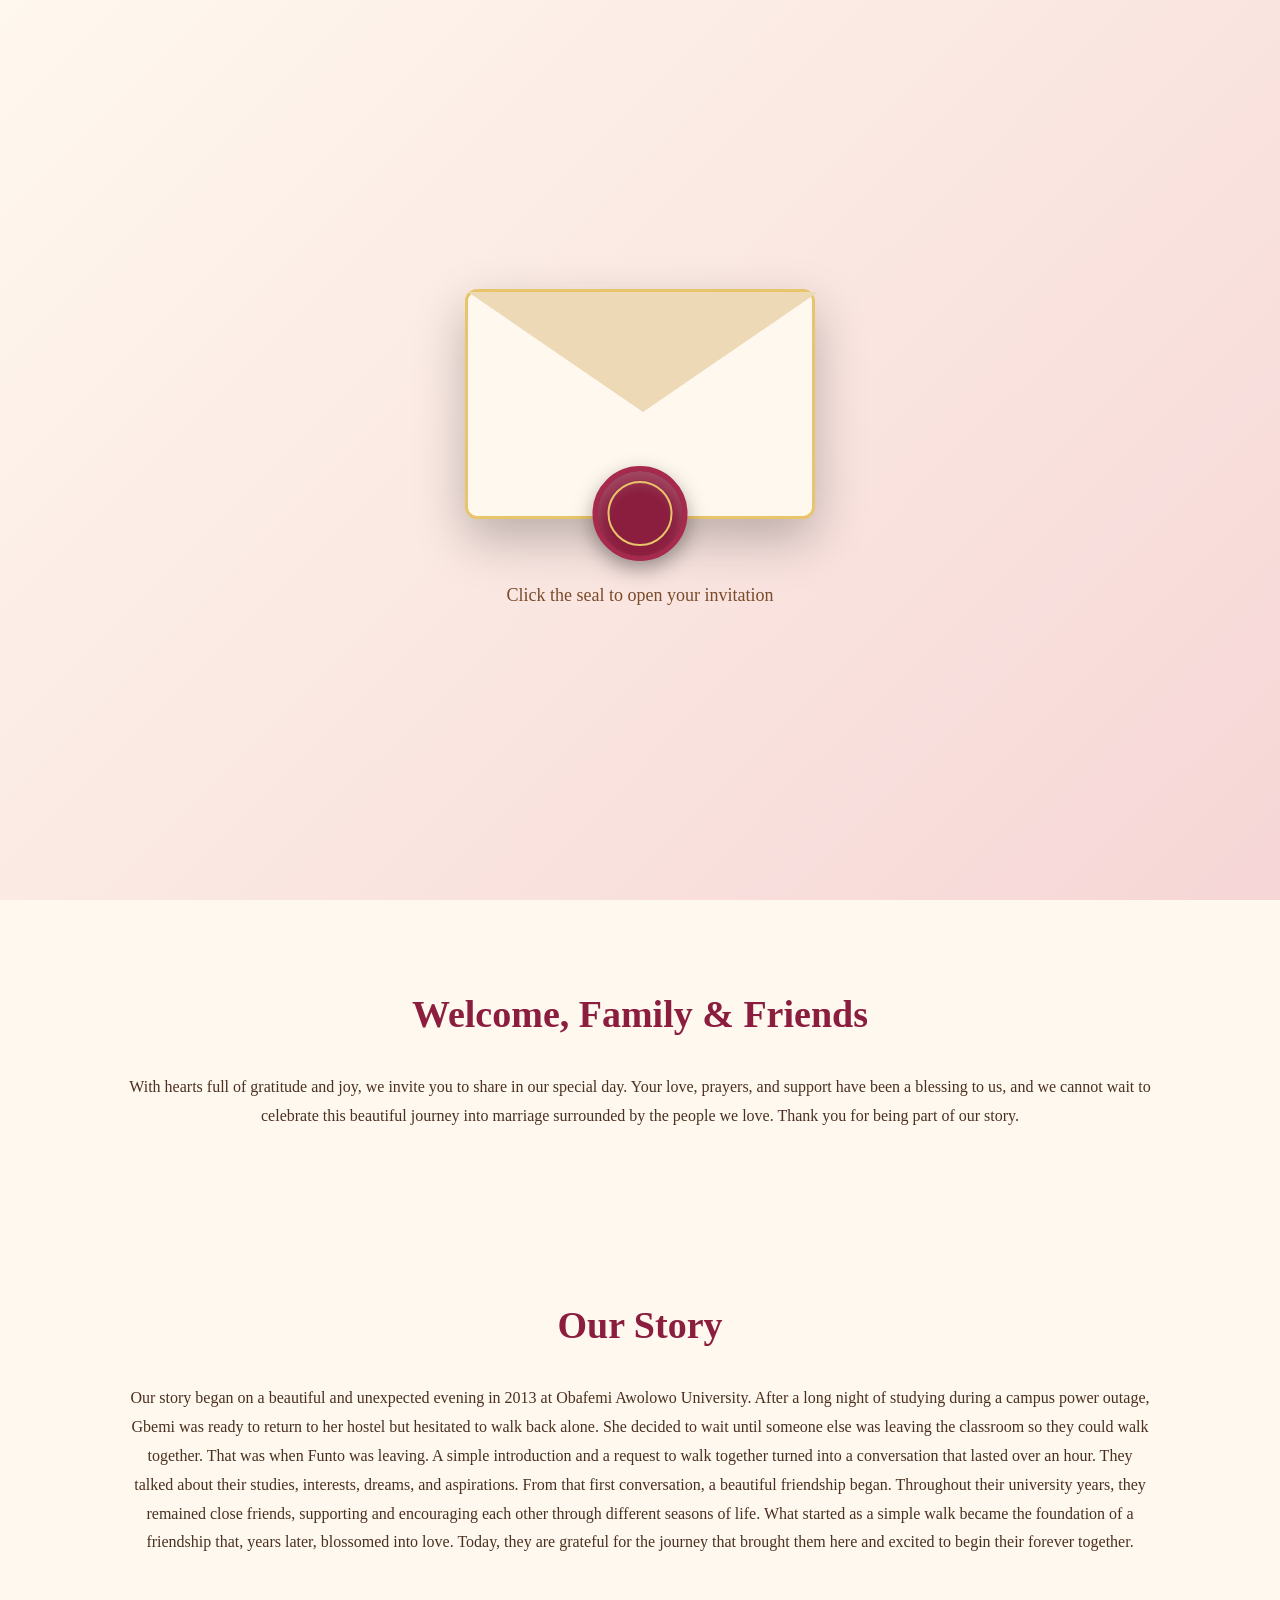
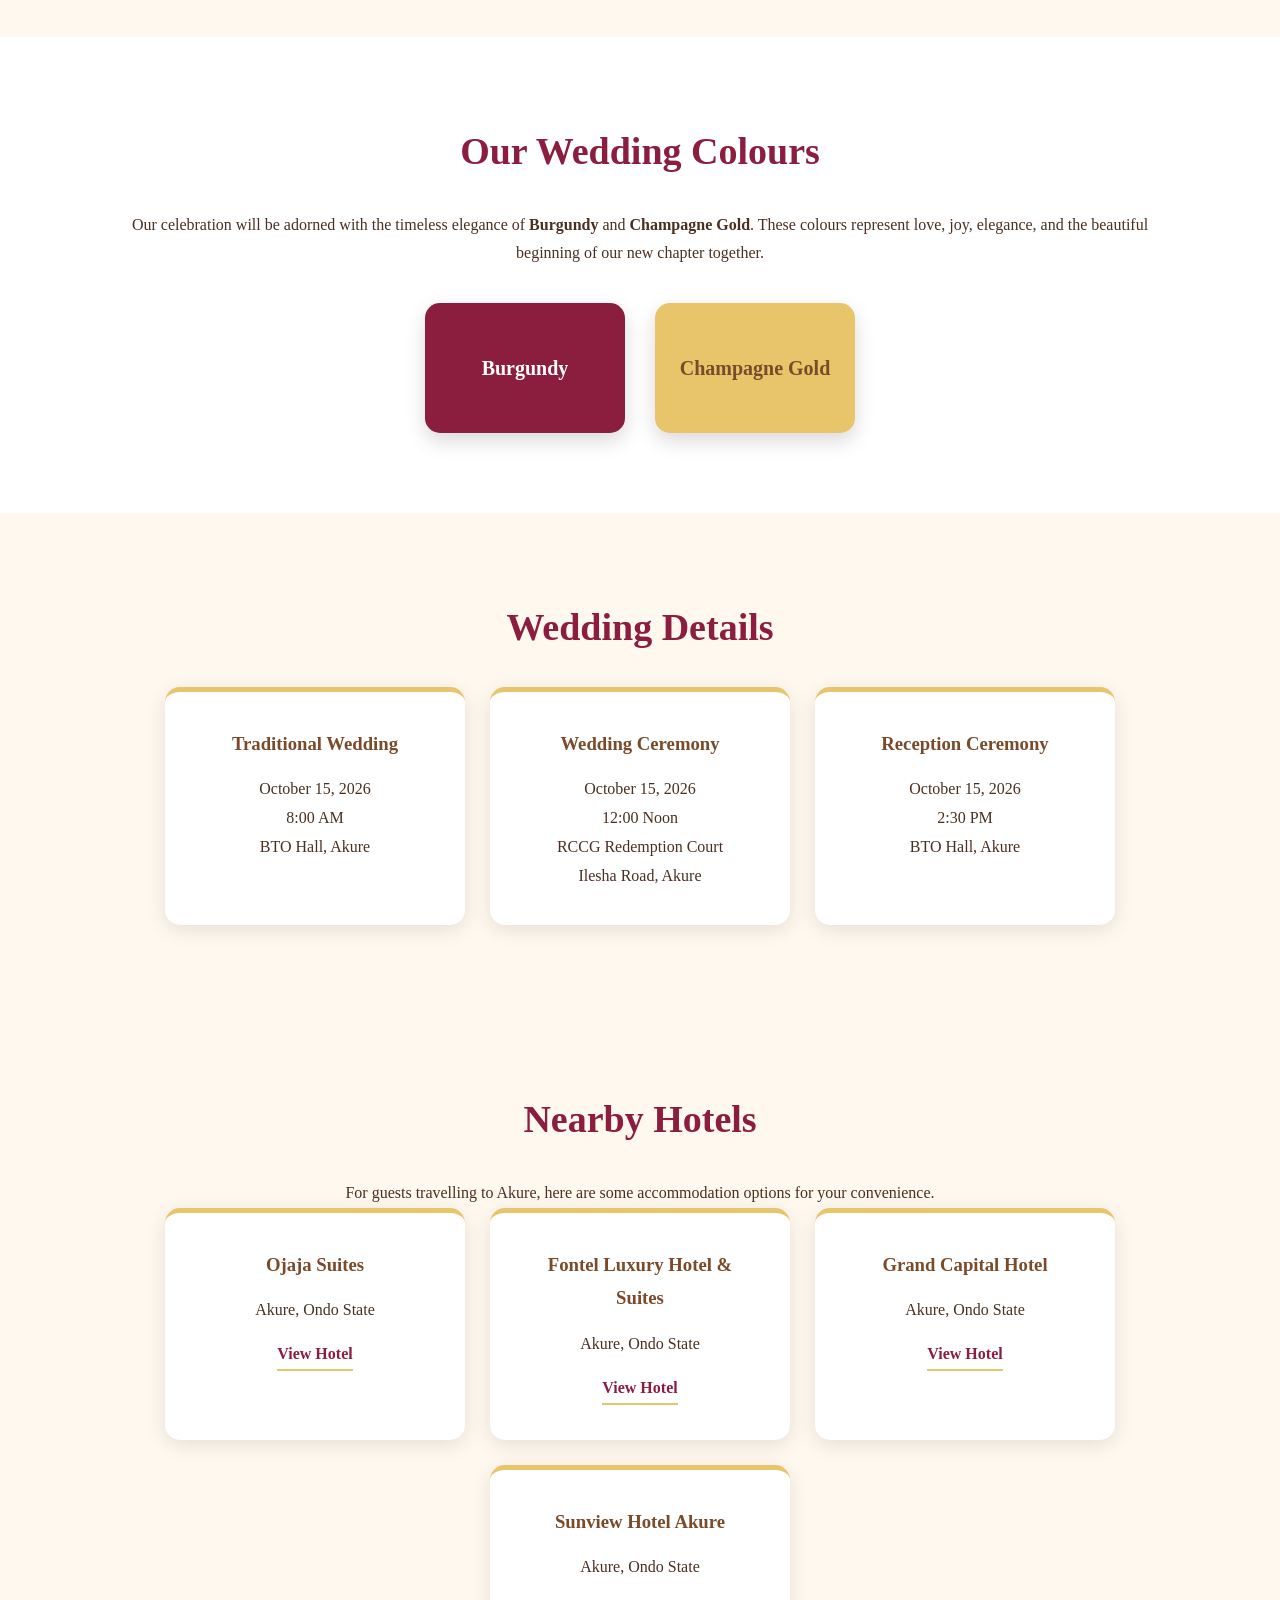
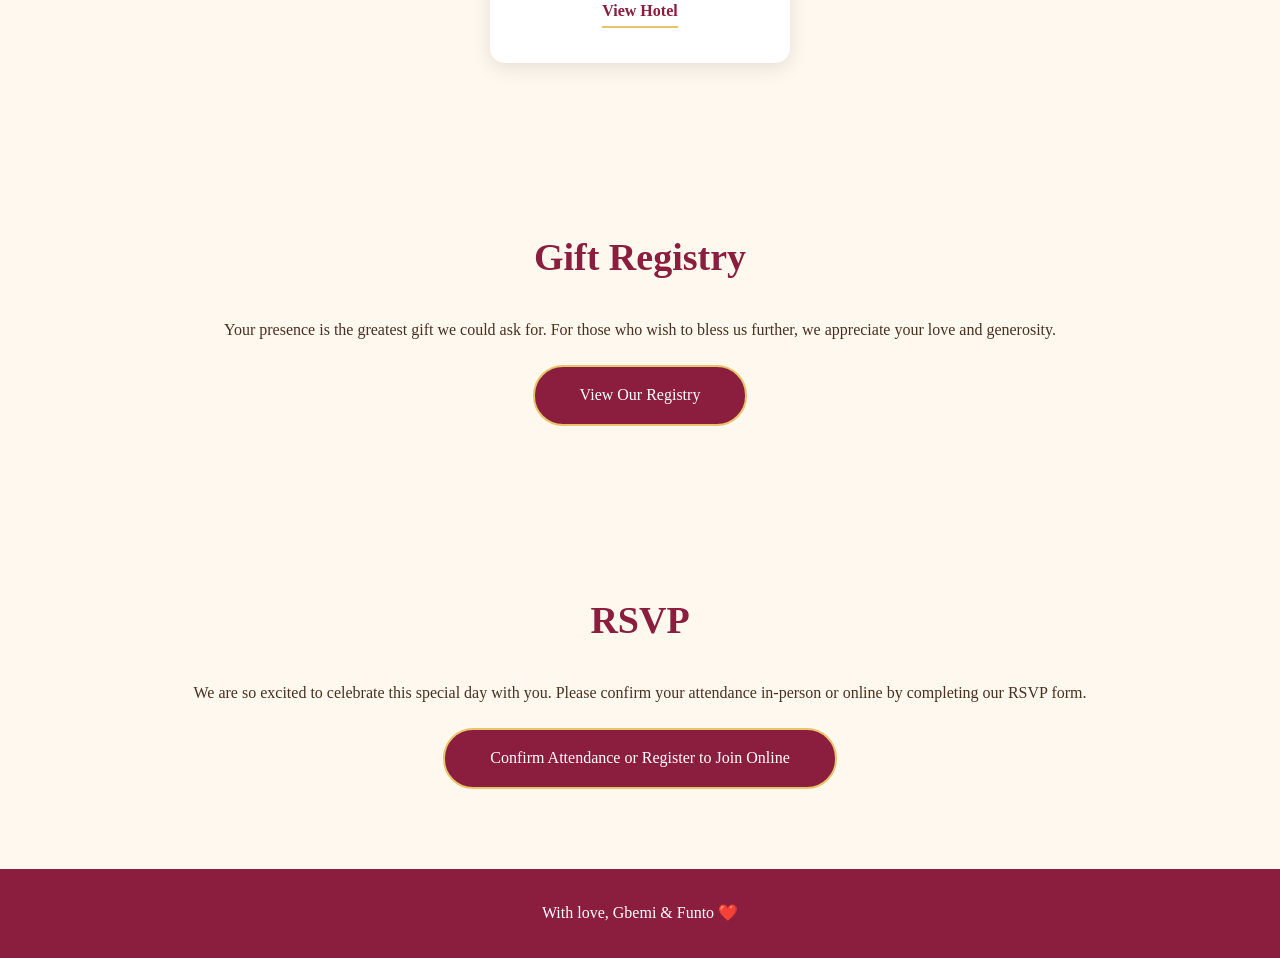
==== index.html @ 3f96d356 "Update" ====
<!DOCTYPE html>
<html lang="en">

<head>

<meta charset="UTF-8">
<meta name="viewport" content="width=device-width, initial-scale=1.0">

<title>Gbemi & Funto | Wedding</title>

<link rel="stylesheet" href="style.css">

</head>


<body>


<!-- OPENING INVITATION ENVELOPE -->

<div class="envelope-screen" id="envelopeScreen">


    <div class="envelope">


        <div class="flap"></div>

        <button class="wax-seal" onclick="openInvitation()">
        </button>


    </div>


    <p class="open-text">
        Click the seal to open your invitation
    </p>


</div>







<!-- HERO SECTION -->

<header class="hero">


<div class="slider">


<div class="slides">


<img src="images/couple1.jpeg" alt="Gbemi and Funto">

<img src="images/couple2.jpeg" alt="Gbemi and Funto">

<img src="images/couple3.jpeg" alt="Gbemi and Funto">


</div>


</div>





<div class="overlay">


<p>
Together with our families
</p>


<h1>
Gbemi
</h1>


<h2>
&
</h2>


<h1>
Funto
</h1>


<p class="invite">
Joyfully invite you to celebrate the beginning of our forever
</p>


<h3>
October 15, 2026
</h3>


<div id="countdown"></div>


</div>


</header>








<section class="welcome">


<h2>
Welcome, Family & Friends
</h2>


<p>

With hearts full of gratitude and joy, we invite you to share in our special day.

Your love, prayers, and support have been a blessing to us, and we cannot wait to celebrate this beautiful journey into marriage surrounded by the people we love.

Thank you for being part of our story.

</p>


</section>








<section class="story">


<h2>
Our Story
</h2>


<p>

Our story began on a beautiful and unexpected evening in 2013 at Obafemi Awolowo University.

After a long night of studying during a campus power outage, Gbemi was ready to return to her hostel but hesitated to walk back alone. She decided to wait until someone else was leaving the classroom so they could walk together.

That was when Funto was leaving. A simple introduction and a request to walk together turned into a conversation that lasted over an hour.

They talked about their studies, interests, dreams, and aspirations. From that first conversation, a beautiful friendship began.

Throughout their university years, they remained close friends, supporting and encouraging each other through different seasons of life.

What started as a simple walk became the foundation of a friendship that, years later, blossomed into love.

Today, they are grateful for the journey that brought them here and excited to begin their forever together.

</p>


</section>









<section class="colours">


<h2>
Our Wedding Colours
</h2>


<p>

Our celebration will be adorned with the timeless elegance of 
<strong>Burgundy</strong> and 
<strong>Champagne Gold</strong>.

These colours represent love, joy, elegance, and the beautiful beginning of our new chapter together.

</p>



<div class="colour-palette">


<div class="colour burgundy">

Burgundy

</div>


<div class="colour champagne">

Champagne Gold

</div>


</div>


</section>









<section class="details">


<h2>
Wedding Details
</h2>



<div class="cards">



<div class="card">

<h3>
Traditional Wedding
</h3>


<p>
October 15, 2026
</p>


<p>
8:00 AM
</p>


<p>
BTO Hall, Akure
</p>


</div>






<div class="card">

<h3>
Wedding Ceremony
</h3>


<p>
October 15, 2026
</p>


<p>
12:00 Noon
</p>


<p>
RCCG Redemption Court
<br>
Ilesha Road, Akure
</p>


</div>






<div class="card">

<h3>
Reception Ceremony
</h3>


<p>
October 15, 2026
</p>


<p>
2:30 PM
</p>


<p>
BTO Hall, Akure
</p>


</div>



</div>


</section>









<section class="hotels">


<h2>
Nearby Hotels
</h2>


<p>

For guests travelling to Akure, here are some accommodation options for your convenience.

</p>




<div class="cards">





<div class="card">

<h3>
Ojaja Suites
</h3>


<p>
Akure, Ondo State
</p>


<a 
href="https://www.google.com/travel/search?q=hotels%20around%20futa%20akure"
class="hotel-link"
target="_blank">

View Hotel

</a>


</div>






<div class="card">

<h3>
Fontel Luxury Hotel & Suites
</h3>


<p>
Akure, Ondo State
</p>


<a 
href="https://www.google.com/travel/search?q=hotels%20around%20futa%20akure"
class="hotel-link"
target="_blank">

View Hotel

</a>


</div>






<div class="card">

<h3>
Grand Capital Hotel
</h3>


<p>
Akure, Ondo State
</p>


<a 
href="https://www.google.com/travel/search?q=hotels%20around%20futa%20akure"
class="hotel-link"
target="_blank">

View Hotel

</a>


</div>







<div class="card">

<h3>
Sunview Hotel Akure
</h3>


<p>
Akure, Ondo State
</p>


<a 
href="https://www.google.com/travel/search?q=hotels%20around%20futa%20akure"
class="hotel-link"
target="_blank">

View Hotel

</a>


</div>




</div>


</section>









<section class="registry">


<h2>
Gift Registry
</h2>


<p>

Your presence is the greatest gift we could ask for.

For those who wish to bless us further, we appreciate your love and generosity.

</p>



<a 
href="https://www.amazon.ca/wedding/guest-view/UAX1CN2RJE39"
class="button"
target="_blank">

View Our Registry

</a>



</section>









<section id="rsvp">


<h2>
RSVP
</h2>


<p>

We are so excited to celebrate this special day with you.

Please confirm your attendance in-person or online by completing our RSVP form.

</p>




<a 
href="https://docs.google.com/forms/d/e/1FAIpQLSfX-9zow1mVSkP9hzUVe9FQZM3TZrWpyBXUO9IN2NP8uNj92Q/viewform?usp=publish-editor"
class="button"
target="_blank">

Confirm Attendance or Register to Join Online 

</a>



</section>









<footer>


<p>
With love, Gbemi & Funto ❤️
</p>


</footer>






<script src="script.js"></script>


</body>

</html>
---- style.css ----
:root {

    --burgundy: #8B1E3F;
    --gold: #E8C46A;
    --ivory: #FFF8EE;
    --blush: #F6D6D6;
    --brown: #7A4B2A;
    --text: #4A3020;
    --white: #FFFFFF;

}



* {

    margin: 0;
    padding: 0;
    box-sizing: border-box;

}



body {

    font-family: "Georgia", serif;

    background: var(--ivory);

    color: var(--text);

    line-height: 1.8;

}







/* =========================
   OPENING ENVELOPE
========================= */


.envelope-screen {

    position: fixed;

    top: 0;

    left: 0;

    width: 100%;

    height: 100vh;


    background:
    linear-gradient(
    135deg,
    var(--ivory),
    var(--blush)
    );


    display: flex;

    flex-direction: column;

    justify-content: center;

    align-items: center;


    z-index: 9999;

}




.envelope {


    width: 350px;

    height: 230px;


    background: var(--ivory);


    border: 3px solid var(--gold);


    border-radius: 12px;


    position: relative;


    box-shadow:
    0 20px 50px rgba(0,0,0,0.25);

}




.flap {


    position: absolute;


    top: 0;

    left: 0;


    border-left: 175px solid transparent;

    border-right: 175px solid transparent;

    border-top: 120px solid #EED9B7;


}





.initials {


    position: absolute;


    top: 75px;


    width: 100%;


    text-align: center;


    font-size: 60px;


    color: var(--burgundy);


    font-weight: bold;


}







/* WAX SEAL */


.wax-seal {


    position: absolute;


    bottom: -45px;


    left: 50%;


    transform: translateX(-50%);


    width: 95px;


    height: 95px;


    border-radius: 50%;


    background: var(--burgundy);


    border: 5px solid #A52A4D;


    cursor: pointer;


    box-shadow:

    inset 0 10px 15px rgba(255,255,255,0.2),

    0 8px 20px rgba(0,0,0,0.35);

}




.wax-seal:before {


    content:"";


    position:absolute;


    inset:10px;


    border-radius:50%;


    border:2px solid var(--gold);


}




.wax-seal:hover {


    transform:

    translateX(-50%)

    scale(1.1);

}





.open-text {


    margin-top: 60px;


    color: var(--brown);


    font-size: 18px;

}







.envelope-open {


    animation: openEnvelope 1s forwards;

}



@keyframes openEnvelope {


    0% {

        opacity: 1;

        transform: scale(1);

    }


    100% {

        opacity:0;

        transform:

        scale(1.5)

        translateY(-100px);

    }


}









/* =========================
 HERO SECTION
========================= */


.hero {


    min-height: 100vh;


    display:flex;


    justify-content:center;


    align-items:center;


    position:relative;


    overflow:hidden;

}





.slider {


    width:420px;


    height:650px;


    overflow:hidden;


    border-radius:25px;


    border:

    8px solid var(--gold);


    box-shadow:

    0 15px 40px rgba(0,0,0,0.25);

}





.slides {


    display:flex;


    width:300%;


    height:100%;


    animation: slide 15s infinite;

}





.slides img {


    width:33.333%;


    height:100%;


    object-fit:cover;

}






@keyframes slide {


    0%,30% {

        transform:translateX(0);

    }


    35%,65% {

        transform:translateX(-33.333%);

    }


    70%,100% {

        transform:translateX(-66.666%);

    }


}








.overlay {


    position:absolute;


    width:100%;


    height:100%;


    background:

    rgba(90,30,40,0.35);


    display:flex;


    flex-direction:column;


    justify-content:center;


    align-items:center;


    text-align:center;


    color:white;


    padding:20px;


}





.overlay h1 {


    font-size:55px;


    font-weight:normal;


}



.overlay h2 {


    color:var(--gold);


    font-size:40px;


}



.overlay h3 {


    font-size:28px;


}






.invite {


    max-width:500px;

}









/* =========================
 BUTTONS
========================= */


.button {


    display:inline-block;


    background:var(--burgundy);


    color:white;


    padding:14px 45px;


    border-radius:30px;


    border:2px solid var(--gold);


    text-decoration:none;


    margin-top:20px;


    transition:0.3s;

}





.button:hover {


    background:var(--gold);


    color:var(--burgundy);


}









/* =========================
 SECTIONS
========================= */


section {


    padding:80px 10%;


    text-align:center;

}





section h2 {


    color:var(--burgundy);


    font-size:38px;


    margin-bottom:25px;

}







/* WEDDING COLOURS */


.colours {


    background:white;

}





.colour-palette {


    display:flex;


    justify-content:center;


    gap:30px;


    margin-top:35px;


    flex-wrap:wrap;

}





.colour {


    width:200px;


    height:130px;


    border-radius:15px;


    display:flex;


    justify-content:center;


    align-items:center;


    font-size:20px;


    font-weight:bold;


    color:white;


    box-shadow:

    0 8px 20px rgba(0,0,0,0.15);

}





.burgundy {


    background:var(--burgundy);

}





.champagne {


    background:var(--gold);


    color:var(--brown);

}









/* CARDS */


.cards {


    display:flex;


    justify-content:center;


    gap:25px;


    flex-wrap:wrap;

}





.card {


    background:white;


    width:300px;


    padding:35px;


    border-radius:15px;


    border-top:5px solid var(--gold);


    box-shadow:

    0 5px 20px rgba(0,0,0,0.1);

}





.card h3 {


    color:var(--brown);


    margin-bottom:15px;

}









/* HOTEL LINKS */


.hotel-link {


    display:inline-block;


    margin-top:15px;


    color:var(--burgundy);


    text-decoration:none;


    font-weight:bold;


    border-bottom:2px solid var(--gold);

}









/* FOOTER */


footer {


    background:var(--burgundy);


    color:white;


    text-align:center;


    padding:30px;

}









/* MOBILE */


@media(max-width:700px){



    .slider {


        width:90%;


        height:75vh;

    }




    .overlay h1 {


        font-size:38px;

    }





    .overlay h2 {


        font-size:30px;

    }





    .overlay h3 {


        font-size:22px;

    }





    section {


        padding:60px 7%;

    }


}
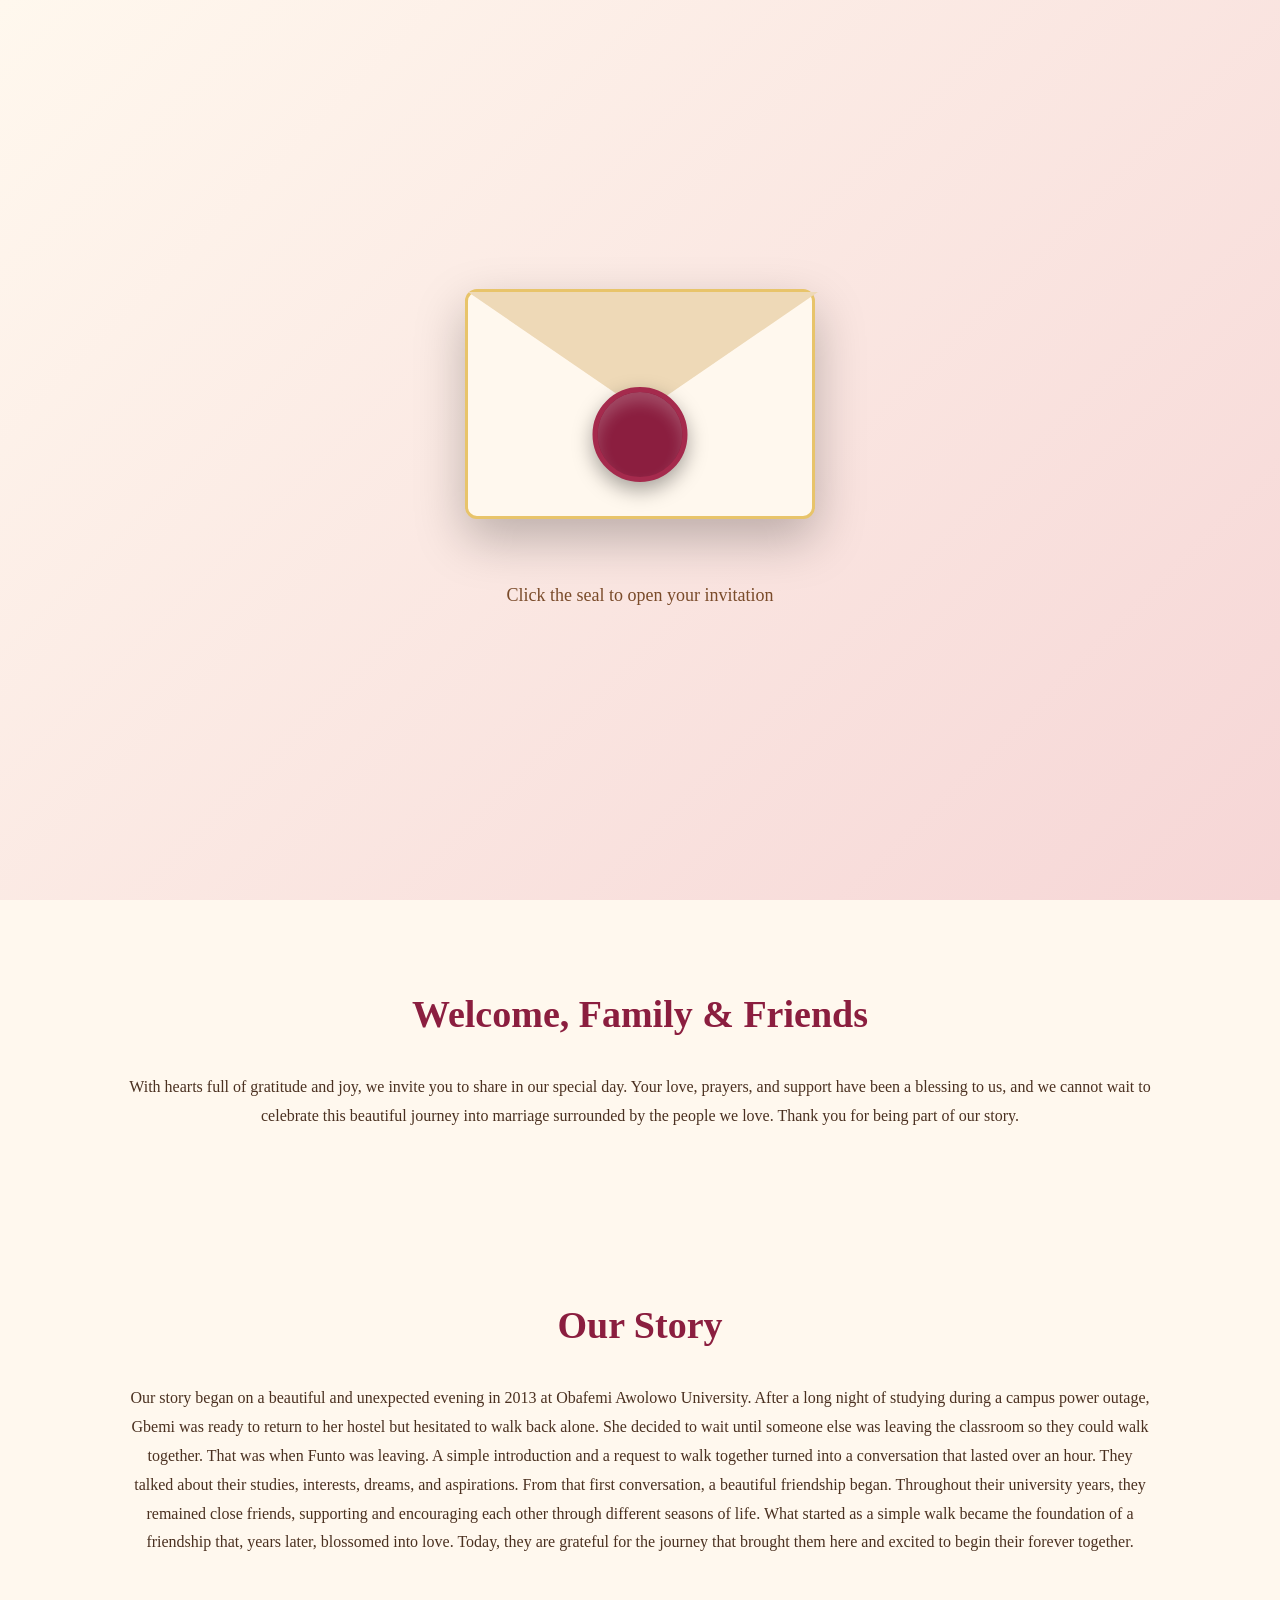
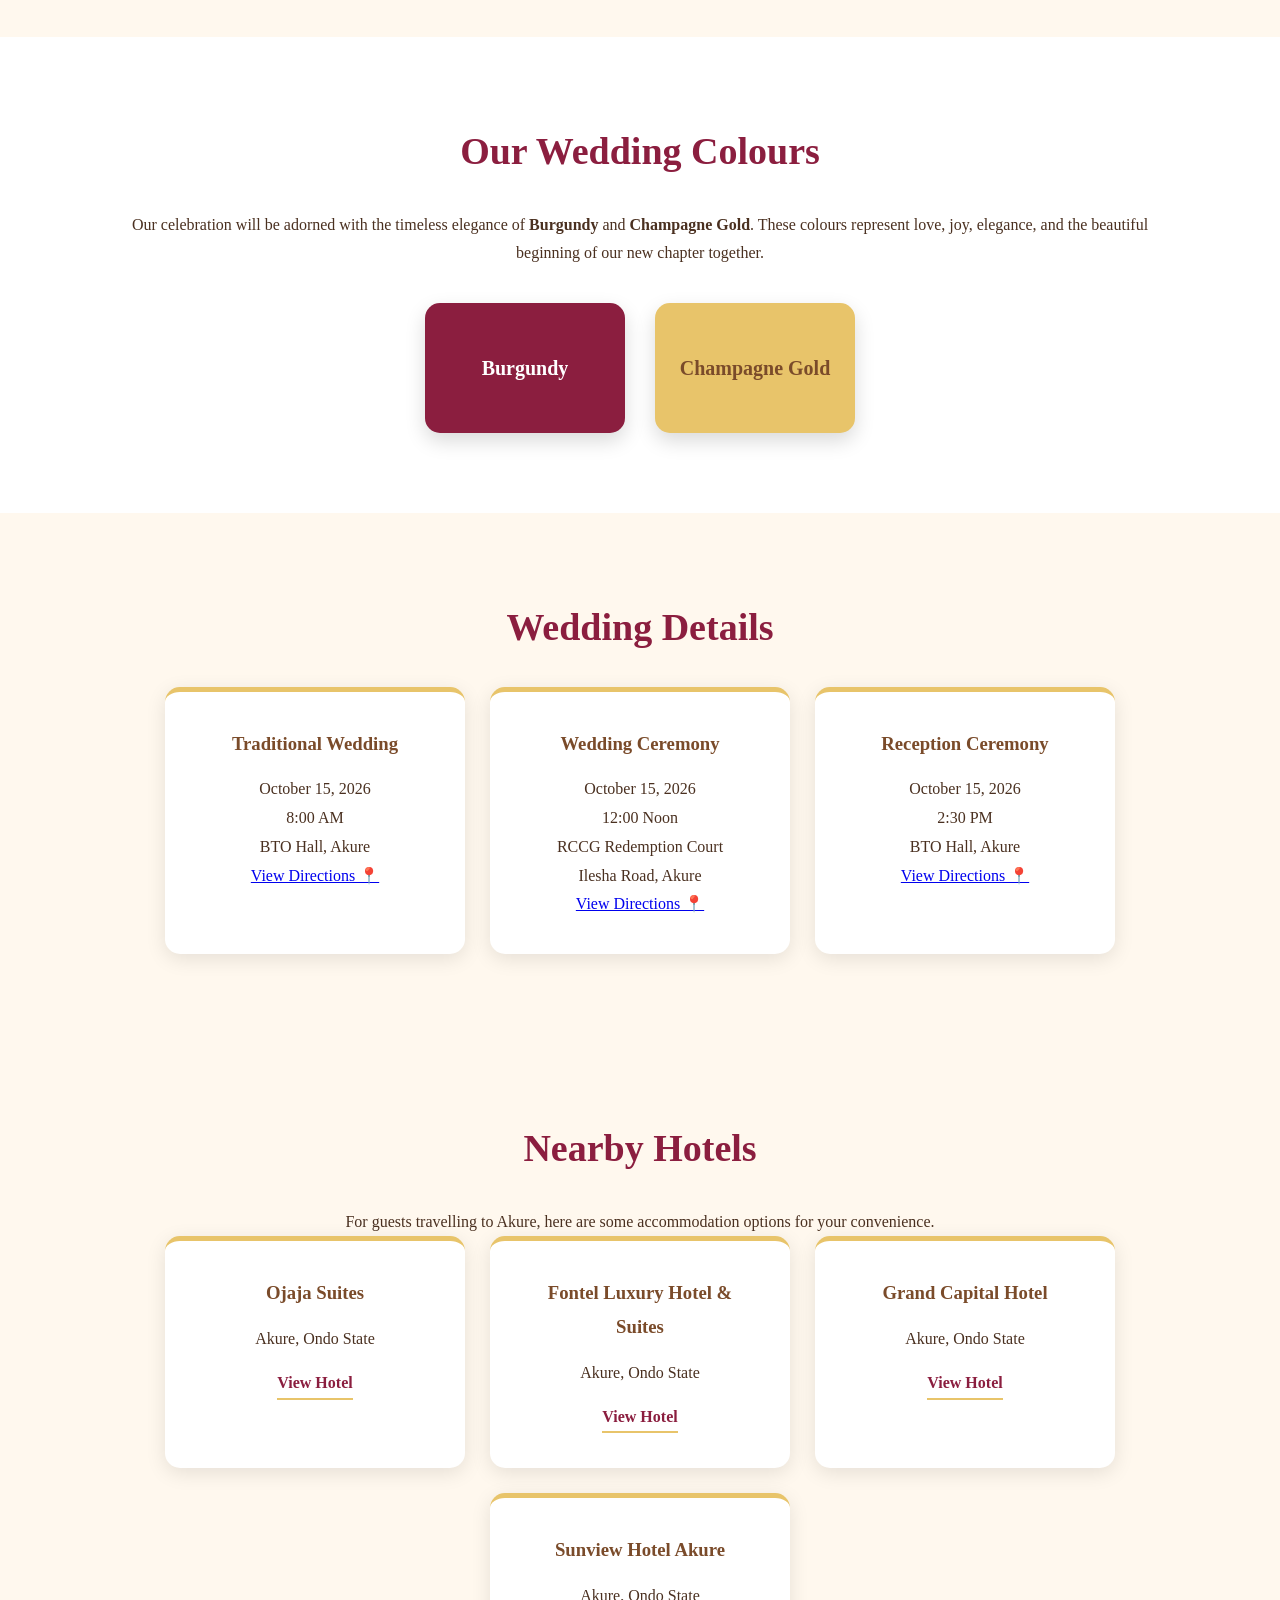
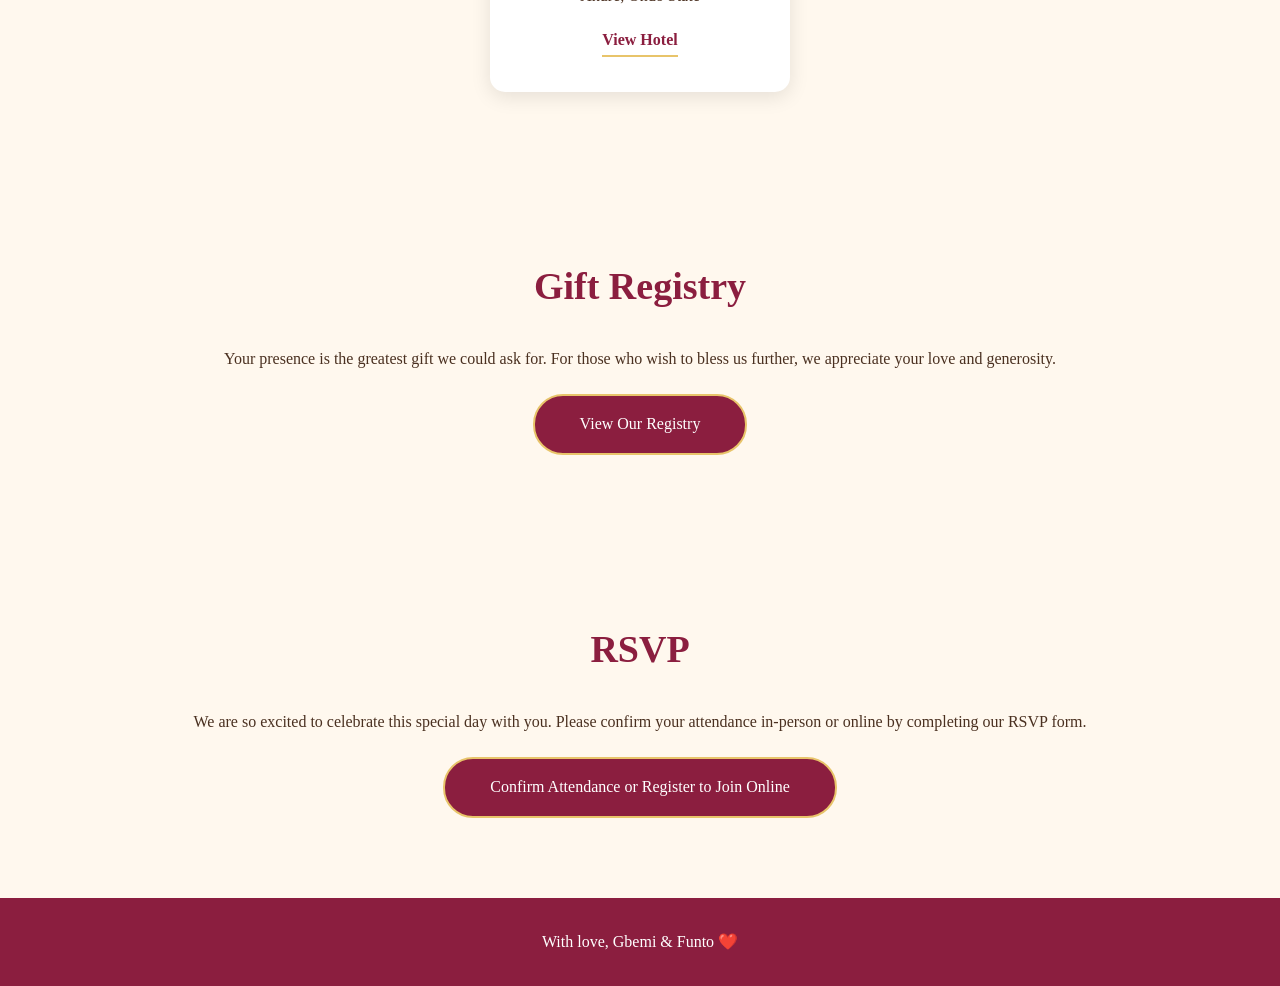
==== commit 2078dbfb: "Update" ====
--- a/index.html
+++ b/index.html
@@ -96,6 +96,10 @@
 </h1>
 
 
+
+
+
+
 <p class="invite">
 Joyfully invite you to celebrate the beginning of our forever
 </p>
@@ -271,7 +275,18 @@
 </p>
 
 
-</div>
+<a 
+href="https://www.google.com/maps/dir//B.T.O+Hall,+Plot+6,+Block+IX+Okuta-Elerinnla+Govt.+Estate+Ifesha+Road,+Aule,+Akure,+Ondo,+Nigeria/@7.2687953,5.1656175,17z/data=!4m16!1m7!3m6!1s0x10478f1758a81cc7:0x298ca777ee76ce3f!2sB.T.O+Hall!8m2!3d7.2687953!4d5.1681924!16s%2Fg%2F11g9j86bm1!4m7!1m0!1m5!1m1!1s0x10478f1758a81cc7:0x298ca777ee76ce3f!2m2!1d5.1681924!2d7.2687953?entry=ttu"
+target="_blank"
+class="direction-button">
+
+View Directions 📍
+
+</a>
+
+
+</div>
+
 
 
 
@@ -302,7 +317,20 @@
 </p>
 
 
-</div>
+
+<a 
+href="https://www.google.com/maps/search/?api=1&query=RCCG+Redemption+Court+Akure+Ondo+Nigeria"
+target="_blank"
+class="direction-button">
+
+View Directions 📍
+
+</a>
+
+
+</div>
+
+
 
 
 
@@ -331,7 +359,19 @@
 </p>
 
 
-</div>
+
+<a 
+href="https://www.google.com/maps/dir//B.T.O+Hall,+Plot+6,+Block+IX+Okuta-Elerinnla+Govt.+Estate+Ifesha+Road,+Aule,+Akure,+Ondo,+Nigeria/@7.2687953,5.1656175,17z/data=!4m16!1m7!3m6!1s0x10478f1758a81cc7:0x298ca777ee76ce3f!2sB.T.O+Hall!8m2!3d7.2687953!4d5.1681924!16s%2Fg%2F11g9j86bm1!4m7!1m0!1m5!1m1!1s0x10478f1758a81cc7:0x298ca777ee76ce3f!2m2!1d5.1681924!2d7.2687953?entry=ttu"
+target="_blank"
+class="direction-button">
+
+View Directions 📍
+
+</a>
+
+
+</div>
+
 
 
 
--- a/style.css
+++ b/style.css
@@ -171,22 +171,17 @@
 
 .wax-seal {
 
-
     position: absolute;
 
-
-    bottom: -45px;
-
+    top: 95px;
 
     left: 50%;
 
-
     transform: translateX(-50%);
 
 
     width: 95px;
 
-
     height: 95px;
 
 
@@ -208,46 +203,10 @@
 
     0 8px 20px rgba(0,0,0,0.35);
 
-}
-
-
-
-
-.wax-seal:before {
-
-
-    content:"";
-
-
-    position:absolute;
-
-
-    inset:10px;
-
-
-    border-radius:50%;
-
-
-    border:2px solid var(--gold);
-
-
-}
-
-
-
-
-.wax-seal:hover {
-
-
-    transform:
-
-    translateX(-50%)
-
-    scale(1.1);
-
-}
-
-
+
+    z-index: 5;
+
+}
 
 
 
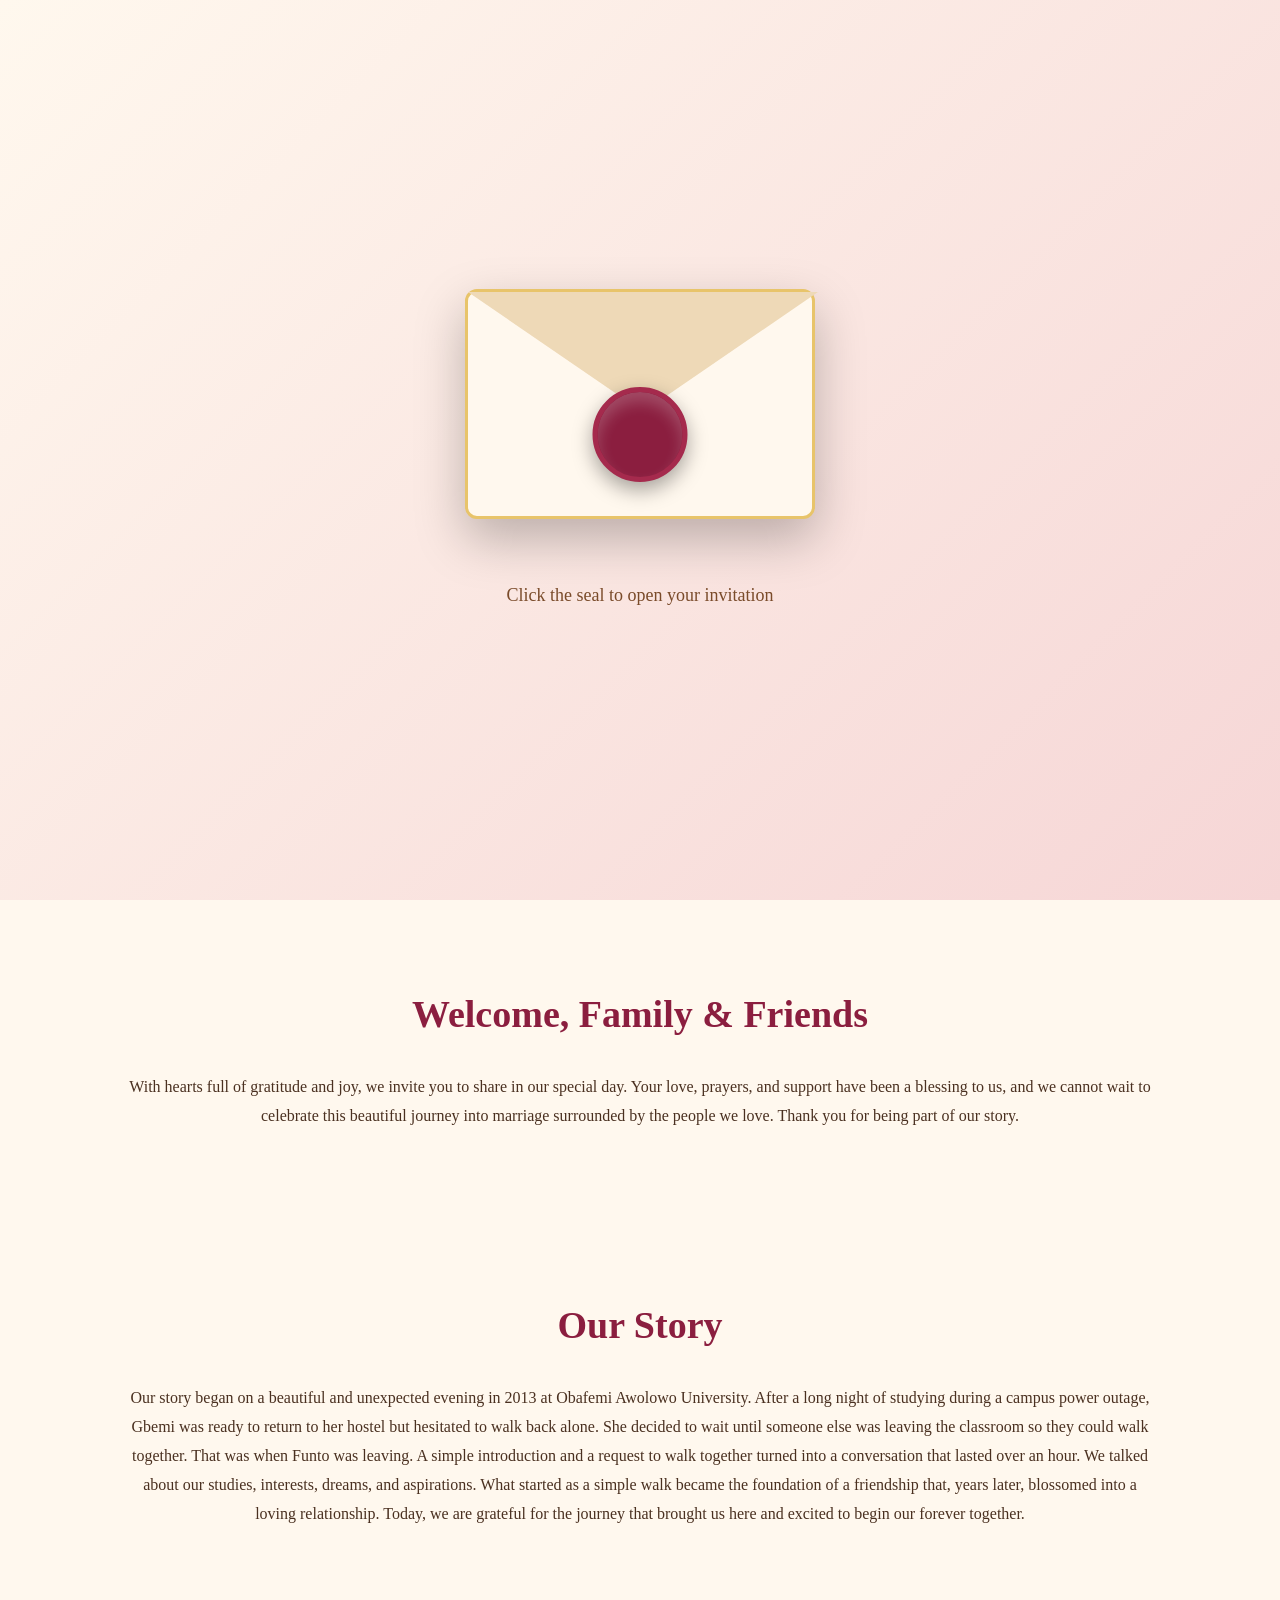
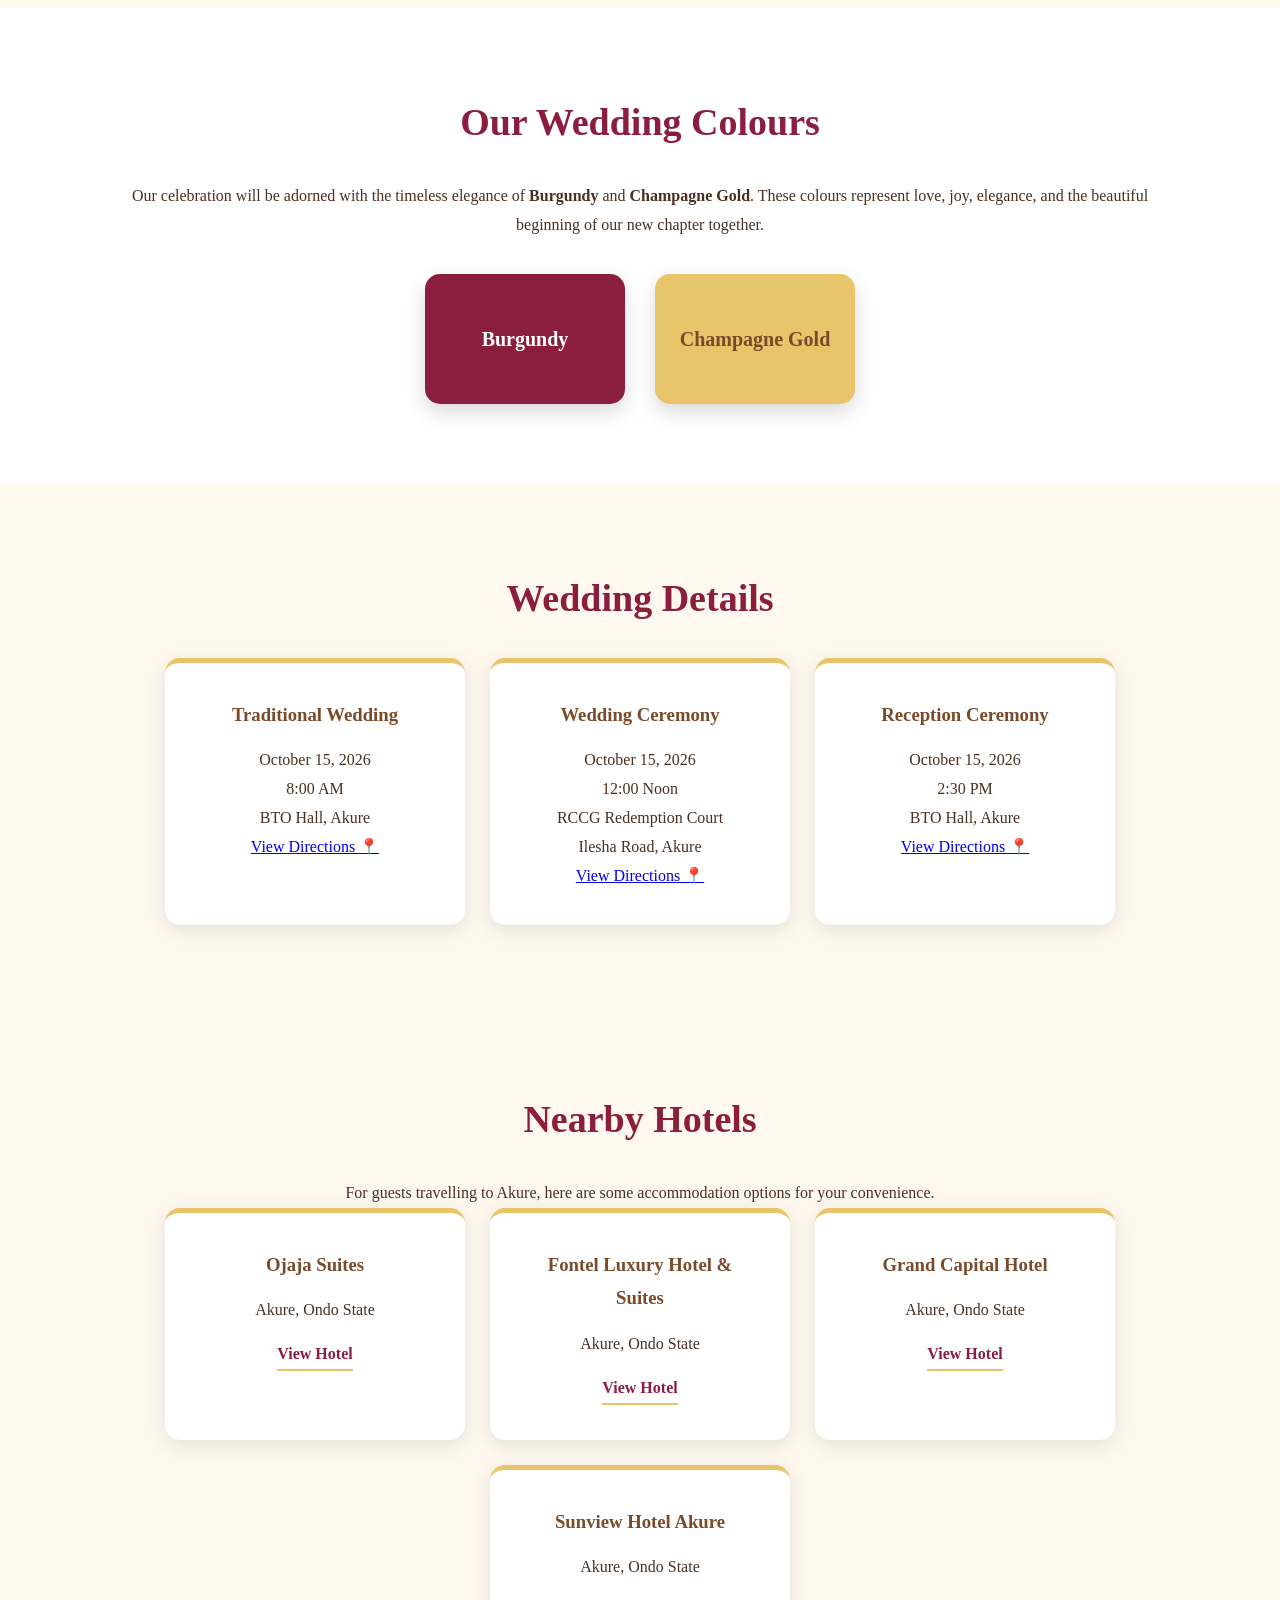
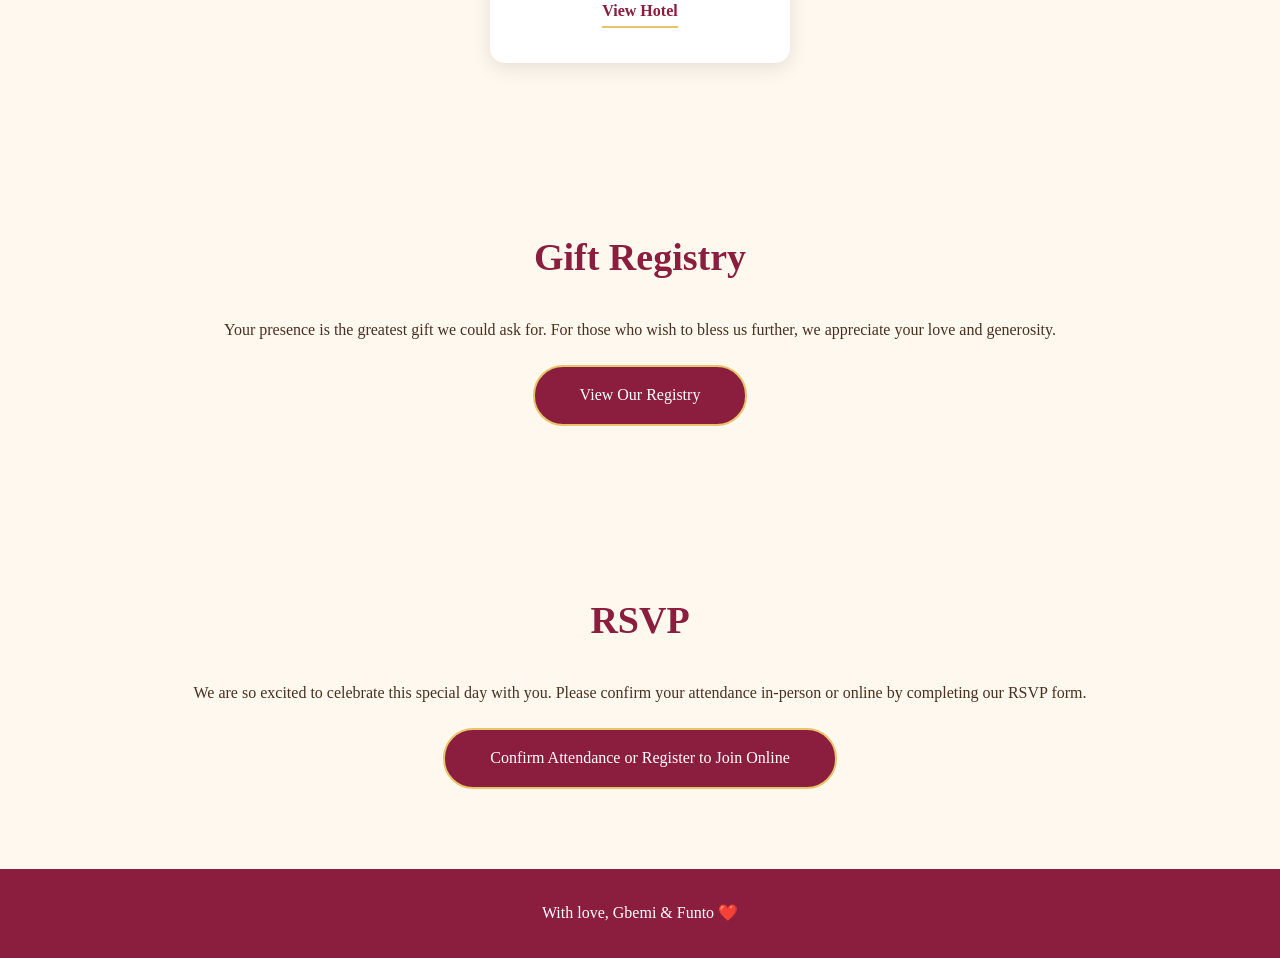
==== commit bd331277: "Update" ====
--- a/index.html
+++ b/index.html
@@ -169,13 +169,9 @@
 
 That was when Funto was leaving. A simple introduction and a request to walk together turned into a conversation that lasted over an hour.
 
-They talked about their studies, interests, dreams, and aspirations. From that first conversation, a beautiful friendship began.
-
-Throughout their university years, they remained close friends, supporting and encouraging each other through different seasons of life.
-
-What started as a simple walk became the foundation of a friendship that, years later, blossomed into love.
-
-Today, they are grateful for the journey that brought them here and excited to begin their forever together.
+We talked about our studies, interests, dreams, and aspirations. What started as a simple walk became the foundation of a friendship that, years later, blossomed into a loving relationship.
+
+Today, we are grateful for the journey that brought us here and excited to begin our forever together.
 
 </p>
 
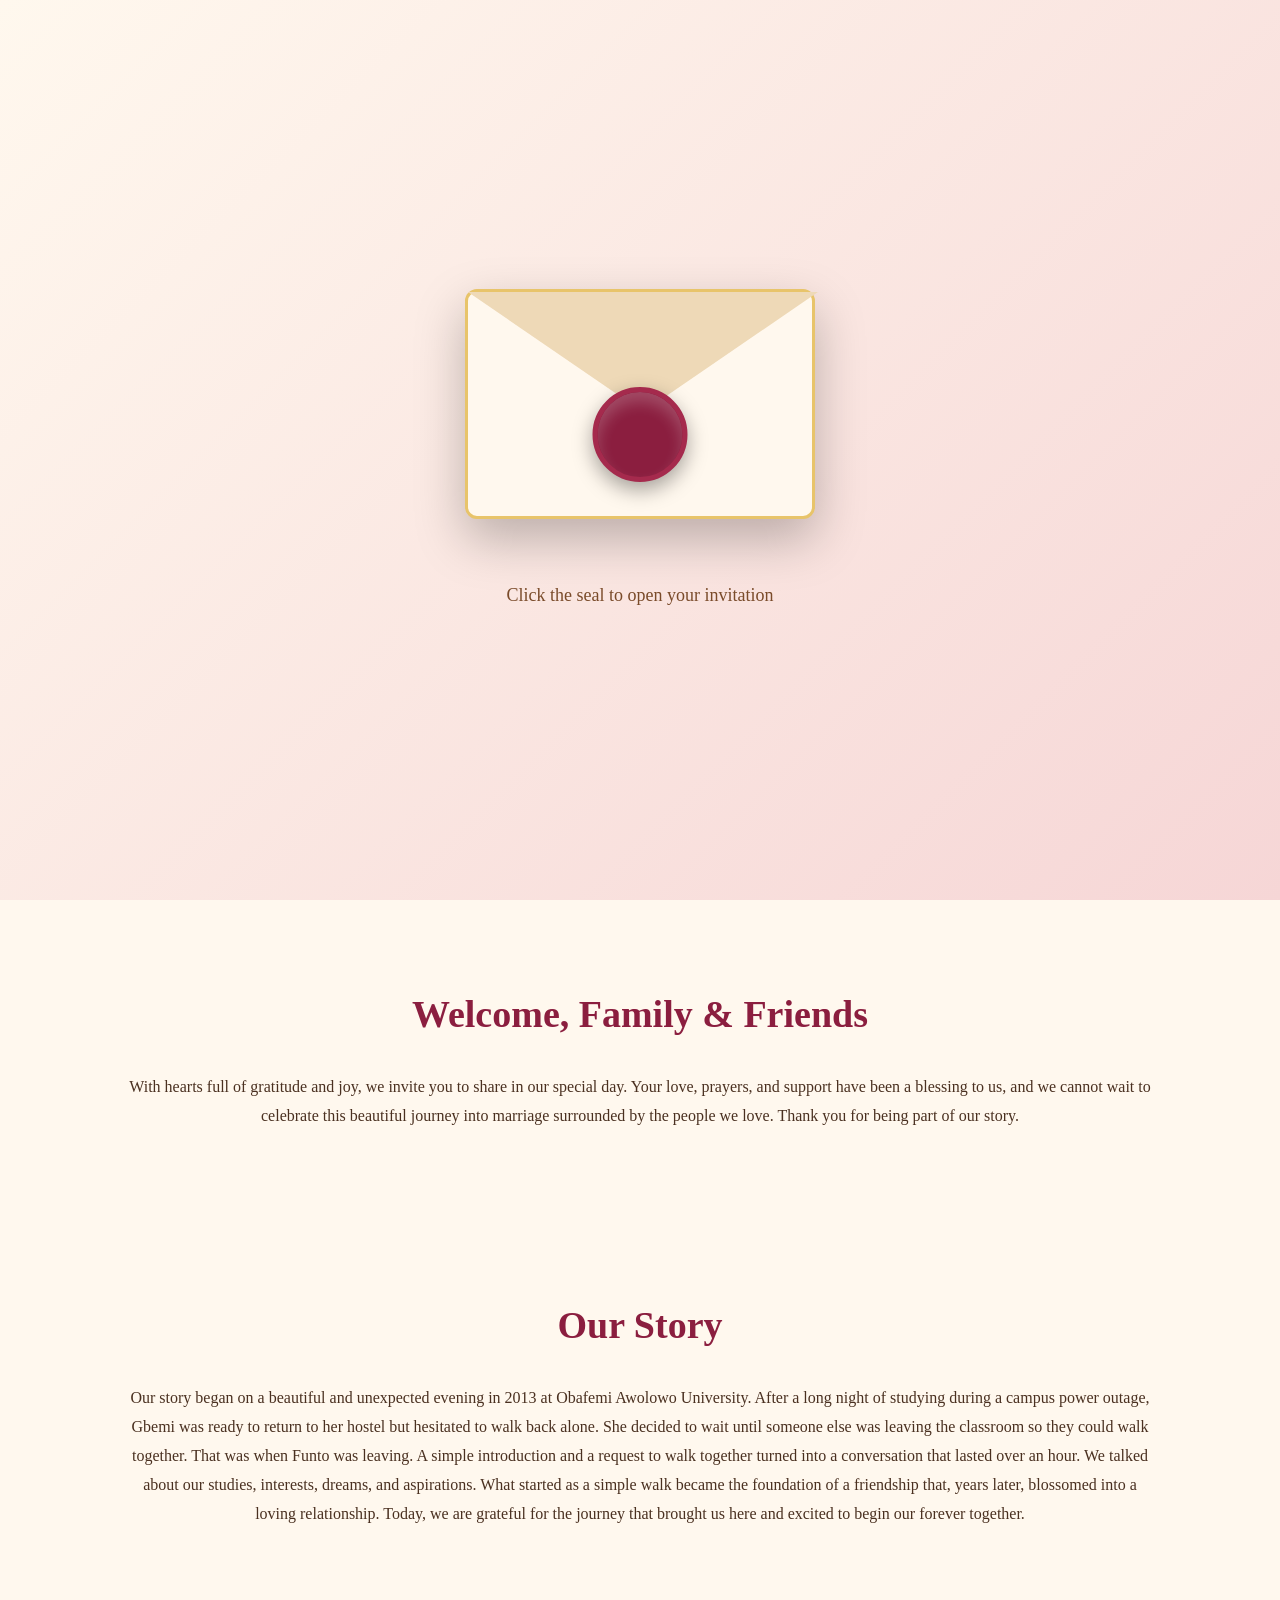
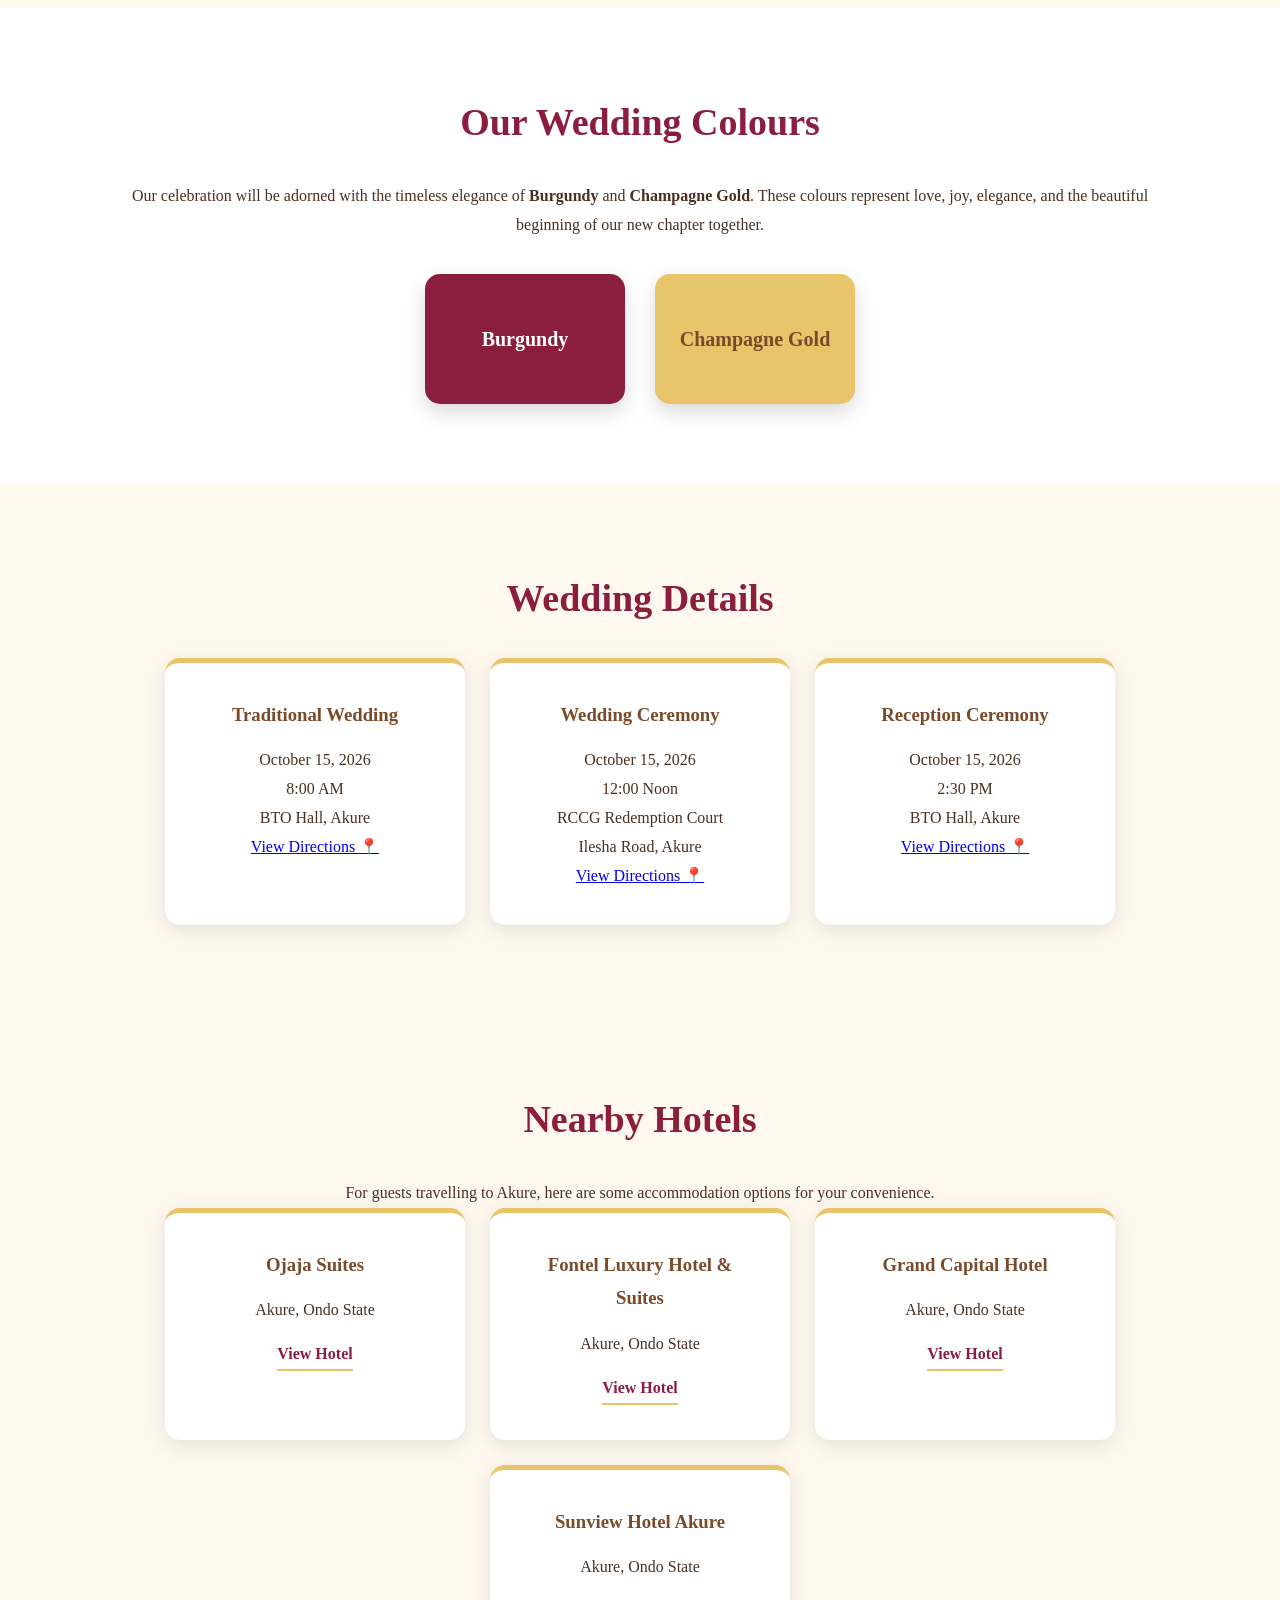
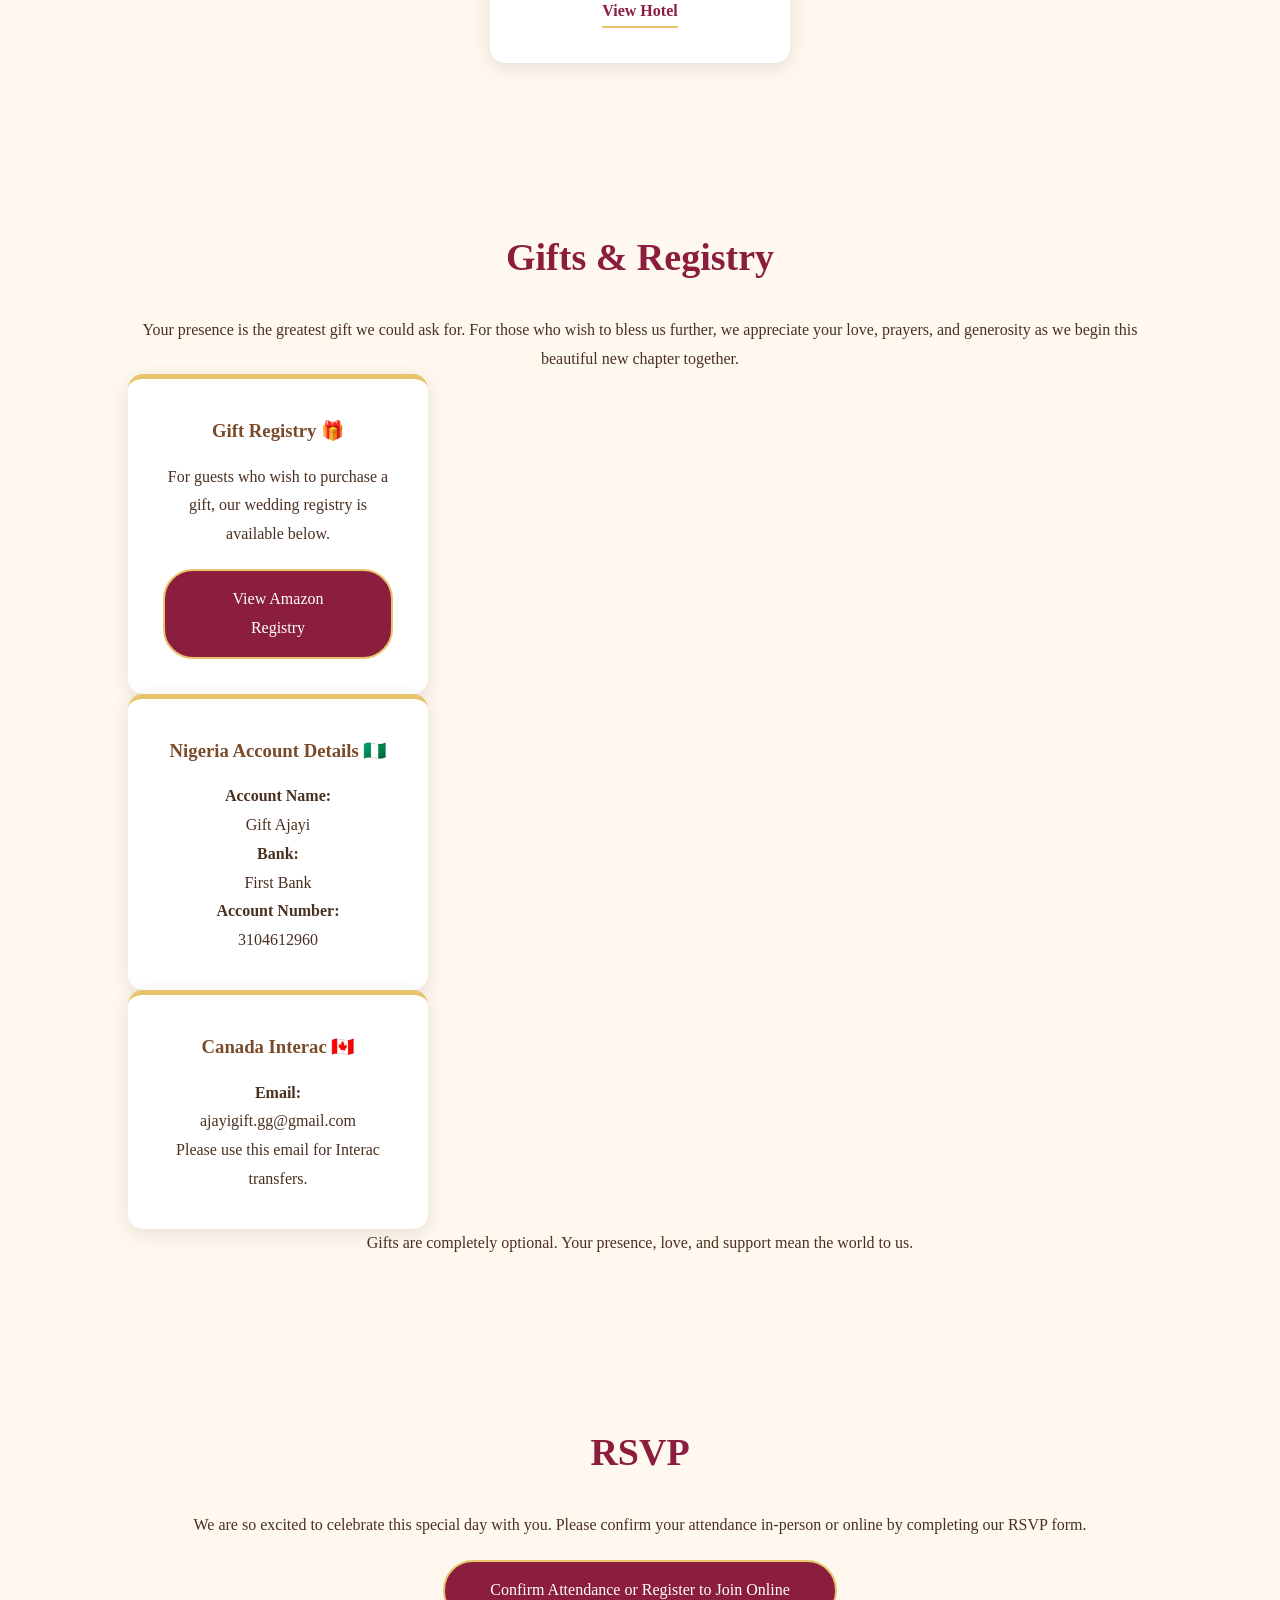
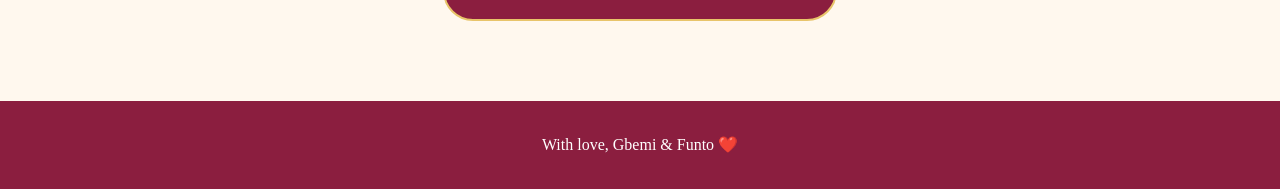
==== commit 11f5c675: "Update" ====
--- a/index.html
+++ b/index.html
@@ -96,7 +96,9 @@
 </h1>
 
 
-
+<div class="overlay"></div>
+
+<div class="overlay"></div>
 
 
 
@@ -534,12 +536,11 @@
 
 
 
-
-<section class="registry">
+<section class="gifts">
 
 
 <h2>
-Gift Registry
+Gifts & Registry
 </h2>
 
 
@@ -547,7 +548,31 @@
 
 Your presence is the greatest gift we could ask for.
 
-For those who wish to bless us further, we appreciate your love and generosity.
+For those who wish to bless us further, we appreciate your love, prayers, and generosity as we begin this beautiful new chapter together.
+
+</p>
+
+
+
+
+
+<div class="gift-details">
+
+
+
+
+
+<div class="card">
+
+
+<h3>
+Gift Registry 🎁
+</h3>
+
+
+<p>
+
+For guests who wish to purchase a gift, our wedding registry is available below.
 
 </p>
 
@@ -558,9 +583,101 @@
 class="button"
 target="_blank">
 
-View Our Registry
-
-</a>
+View Amazon Registry
+
+</a>
+
+
+</div>
+
+
+
+
+
+
+
+
+<div class="card">
+
+
+<h3>
+Nigeria Account Details 🇳🇬
+</h3>
+
+
+<p>
+
+<strong>Account Name:</strong><br>
+Gift Ajayi
+
+</p>
+
+
+
+<p>
+
+<strong>Bank:</strong><br>
+First Bank
+
+</p>
+
+
+
+<p>
+
+<strong>Account Number:</strong><br>
+3104612960
+
+</p>
+
+
+</div>
+
+
+
+
+
+
+
+
+<div class="card">
+
+
+<h3>
+Canada Interac 🇨🇦
+</h3>
+
+
+<p>
+
+<strong>Email:</strong><br>
+ajayigift.gg@gmail.com
+
+</p>
+
+
+<p>
+
+Please use this email for Interac transfers.
+
+</p>
+
+
+</div>
+
+
+
+
+
+</div>
+
+
+
+<p class="optional-note">
+
+Gifts are completely optional. Your presence, love, and support mean the world to us.
+
+</p>
 
 
 
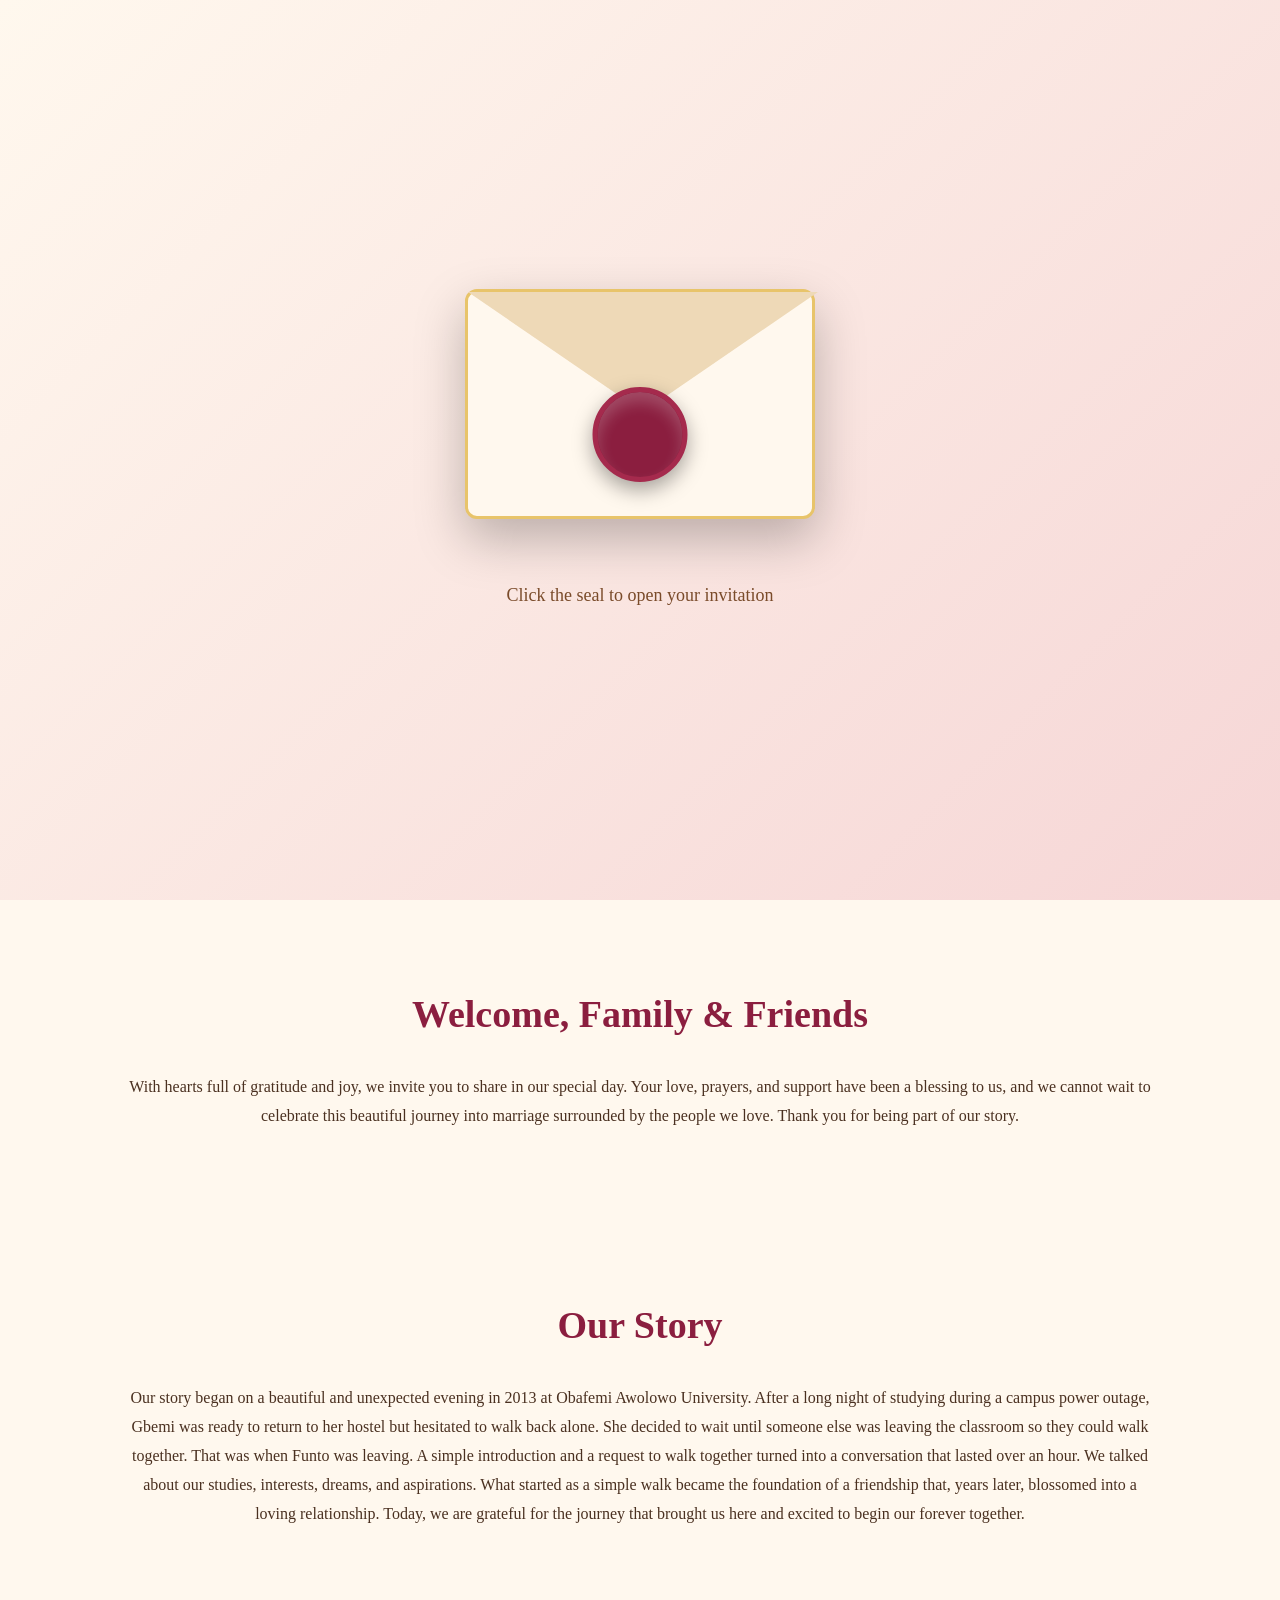
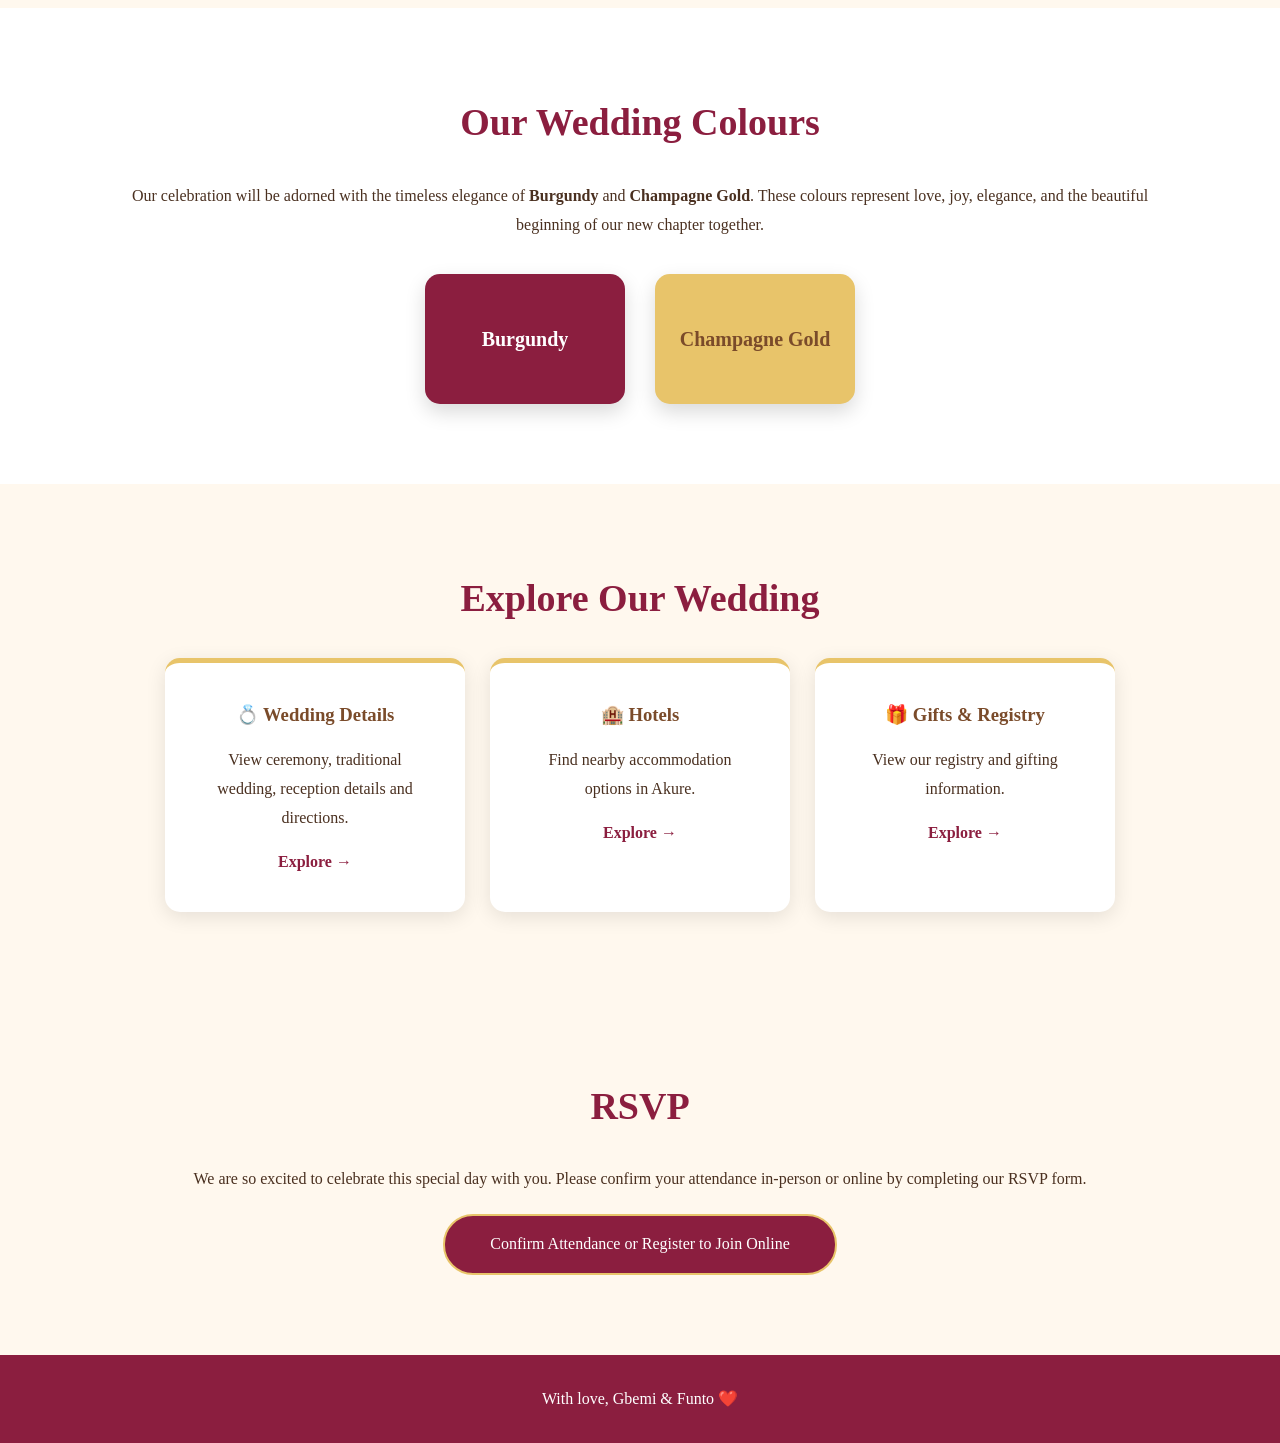
==== commit cb666db0: "Update" ====
--- a/index.html
+++ b/index.html
@@ -96,11 +96,6 @@
 </h1>
 
 
-<div class="overlay"></div>
-
-<div class="overlay"></div>
-
-
 
 <p class="invite">
 Joyfully invite you to celebrate the beginning of our forever
@@ -233,95 +228,65 @@
 
 
 
-
-
-
-
-
-<section class="details">
-
-
-<h2>
-Wedding Details
-</h2>
-
+<section class="menu-section">
+
+
+<h2>
+Explore Our Wedding
+</h2>
 
 
 <div class="cards">
 
 
-
-<div class="card">
+<div class="card clickable-card">
+
+<a href="wedding-details.html">
+
 
 <h3>
-Traditional Wedding
+💍 Wedding Details
 </h3>
 
 
 <p>
-October 15, 2026
-</p>
-
-
-<p>
-8:00 AM
-</p>
-
-
-<p>
-BTO Hall, Akure
-</p>
-
-
-<a 
-href="https://www.google.com/maps/dir//B.T.O+Hall,+Plot+6,+Block+IX+Okuta-Elerinnla+Govt.+Estate+Ifesha+Road,+Aule,+Akure,+Ondo,+Nigeria/@7.2687953,5.1656175,17z/data=!4m16!1m7!3m6!1s0x10478f1758a81cc7:0x298ca777ee76ce3f!2sB.T.O+Hall!8m2!3d7.2687953!4d5.1681924!16s%2Fg%2F11g9j86bm1!4m7!1m0!1m5!1m1!1s0x10478f1758a81cc7:0x298ca777ee76ce3f!2m2!1d5.1681924!2d7.2687953?entry=ttu"
-target="_blank"
-class="direction-button">
-
-View Directions 📍
+View ceremony, traditional wedding, reception details and directions.
+</p>
+
+
+<span>
+Explore →
+</span>
+
 
 </a>
 
-
-</div>
-
-
-
-
-
-
-
-<div class="card">
+</div>
+
+
+
+
+
+<div class="card clickable-card">
+
+
+<a href="hotels.html">
+
 
 <h3>
-Wedding Ceremony
+🏨 Hotels
 </h3>
 
 
 <p>
-October 15, 2026
-</p>
-
-
-<p>
-12:00 Noon
-</p>
-
-
-<p>
-RCCG Redemption Court
-<br>
-Ilesha Road, Akure
-</p>
-
-
-
-<a 
-href="https://www.google.com/maps/search/?api=1&query=RCCG+Redemption+Court+Akure+Ondo+Nigeria"
-target="_blank"
-class="direction-button">
-
-View Directions 📍
+Find nearby accommodation options in Akure.
+</p>
+
+
+<span>
+Explore →
+</span>
+
 
 </a>
 
@@ -333,37 +298,26 @@
 
 
 
-
-
-<div class="card">
+<div class="card clickable-card">
+
+
+<a href="gifts.html">
+
 
 <h3>
-Reception Ceremony
+🎁 Gifts & Registry
 </h3>
 
 
 <p>
-October 15, 2026
-</p>
-
-
-<p>
-2:30 PM
-</p>
-
-
-<p>
-BTO Hall, Akure
-</p>
-
-
-
-<a 
-href="https://www.google.com/maps/dir//B.T.O+Hall,+Plot+6,+Block+IX+Okuta-Elerinnla+Govt.+Estate+Ifesha+Road,+Aule,+Akure,+Ondo,+Nigeria/@7.2687953,5.1656175,17z/data=!4m16!1m7!3m6!1s0x10478f1758a81cc7:0x298ca777ee76ce3f!2sB.T.O+Hall!8m2!3d7.2687953!4d5.1681924!16s%2Fg%2F11g9j86bm1!4m7!1m0!1m5!1m1!1s0x10478f1758a81cc7:0x298ca777ee76ce3f!2m2!1d5.1681924!2d7.2687953?entry=ttu"
-target="_blank"
-class="direction-button">
-
-View Directions 📍
+View our registry and gifting information.
+</p>
+
+
+<span>
+Explore →
+</span>
+
 
 </a>
 
@@ -372,320 +326,10 @@
 
 
 
-
-</div>
-
-
-</section>
-
-
-
-
-
-
-
-
-
-<section class="hotels">
-
-
-<h2>
-Nearby Hotels
-</h2>
-
-
-<p>
-
-For guests travelling to Akure, here are some accommodation options for your convenience.
-
-</p>
-
-
-
-
-<div class="cards">
-
-
-
-
-
-<div class="card">
-
-<h3>
-Ojaja Suites
-</h3>
-
-
-<p>
-Akure, Ondo State
-</p>
-
-
-<a 
-href="https://www.google.com/travel/search?q=hotels%20around%20futa%20akure"
-class="hotel-link"
-target="_blank">
-
-View Hotel
-
-</a>
-
-
-</div>
-
-
-
-
-
-
-<div class="card">
-
-<h3>
-Fontel Luxury Hotel & Suites
-</h3>
-
-
-<p>
-Akure, Ondo State
-</p>
-
-
-<a 
-href="https://www.google.com/travel/search?q=hotels%20around%20futa%20akure"
-class="hotel-link"
-target="_blank">
-
-View Hotel
-
-</a>
-
-
-</div>
-
-
-
-
-
-
-<div class="card">
-
-<h3>
-Grand Capital Hotel
-</h3>
-
-
-<p>
-Akure, Ondo State
-</p>
-
-
-<a 
-href="https://www.google.com/travel/search?q=hotels%20around%20futa%20akure"
-class="hotel-link"
-target="_blank">
-
-View Hotel
-
-</a>
-
-
-</div>
-
-
-
-
-
-
-
-<div class="card">
-
-<h3>
-Sunview Hotel Akure
-</h3>
-
-
-<p>
-Akure, Ondo State
-</p>
-
-
-<a 
-href="https://www.google.com/travel/search?q=hotels%20around%20futa%20akure"
-class="hotel-link"
-target="_blank">
-
-View Hotel
-
-</a>
-
-
-</div>
-
-
-
-
-</div>
-
-
-</section>
-
-
-
-
-
-
-
-
-<section class="gifts">
-
-
-<h2>
-Gifts & Registry
-</h2>
-
-
-<p>
-
-Your presence is the greatest gift we could ask for.
-
-For those who wish to bless us further, we appreciate your love, prayers, and generosity as we begin this beautiful new chapter together.
-
-</p>
-
-
-
-
-
-<div class="gift-details">
-
-
-
-
-
-<div class="card">
-
-
-<h3>
-Gift Registry 🎁
-</h3>
-
-
-<p>
-
-For guests who wish to purchase a gift, our wedding registry is available below.
-
-</p>
-
-
-
-<a 
-href="https://www.amazon.ca/wedding/guest-view/UAX1CN2RJE39"
-class="button"
-target="_blank">
-
-View Amazon Registry
-
-</a>
-
-
-</div>
-
-
-
-
-
-
-
-
-<div class="card">
-
-
-<h3>
-Nigeria Account Details 🇳🇬
-</h3>
-
-
-<p>
-
-<strong>Account Name:</strong><br>
-Gift Ajayi
-
-</p>
-
-
-
-<p>
-
-<strong>Bank:</strong><br>
-First Bank
-
-</p>
-
-
-
-<p>
-
-<strong>Account Number:</strong><br>
-3104612960
-
-</p>
-
-
-</div>
-
-
-
-
-
-
-
-
-<div class="card">
-
-
-<h3>
-Canada Interac 🇨🇦
-</h3>
-
-
-<p>
-
-<strong>Email:</strong><br>
-ajayigift.gg@gmail.com
-
-</p>
-
-
-<p>
-
-Please use this email for Interac transfers.
-
-</p>
-
-
-</div>
-
-
-
-
-
-</div>
-
-
-
-<p class="optional-note">
-
-Gifts are completely optional. Your presence, love, and support mean the world to us.
-
-</p>
-
-
-
-</section>
-
-
-
-
+</div>
+
+
+</section>
 
 
 
--- a/style.css
+++ b/style.css
@@ -896,4 +896,46 @@
     }
 
 
+}
+
+
+.clickable-card a {
+
+    text-decoration:none;
+
+    color:inherit;
+
+}
+
+
+.clickable-card {
+
+    cursor:pointer;
+
+    transition:0.3s;
+
+}
+
+
+.clickable-card:hover {
+
+    transform:translateY(-8px);
+
+    box-shadow:
+    0 15px 30px rgba(0,0,0,0.15);
+
+}
+
+
+
+.clickable-card span {
+
+    display:inline-block;
+
+    margin-top:15px;
+
+    color:var(--burgundy);
+
+    font-weight:bold;
+
 }
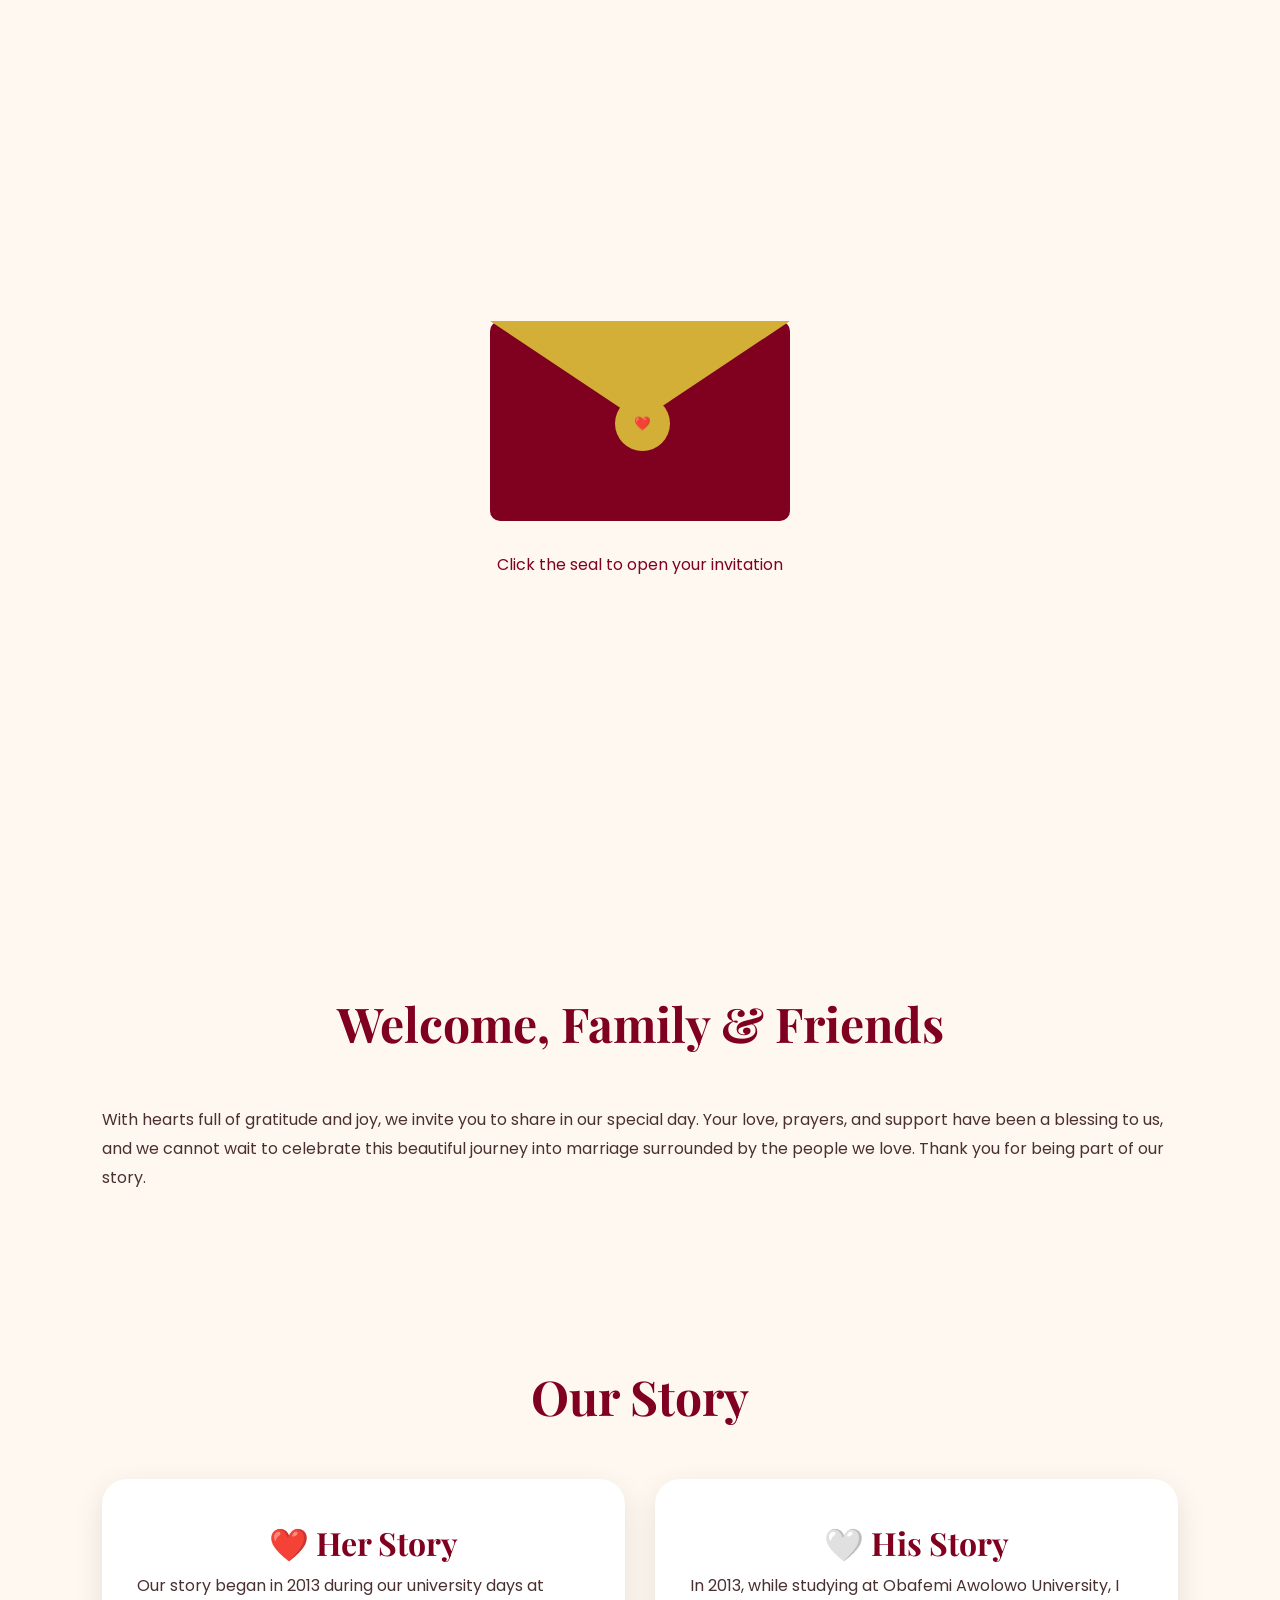
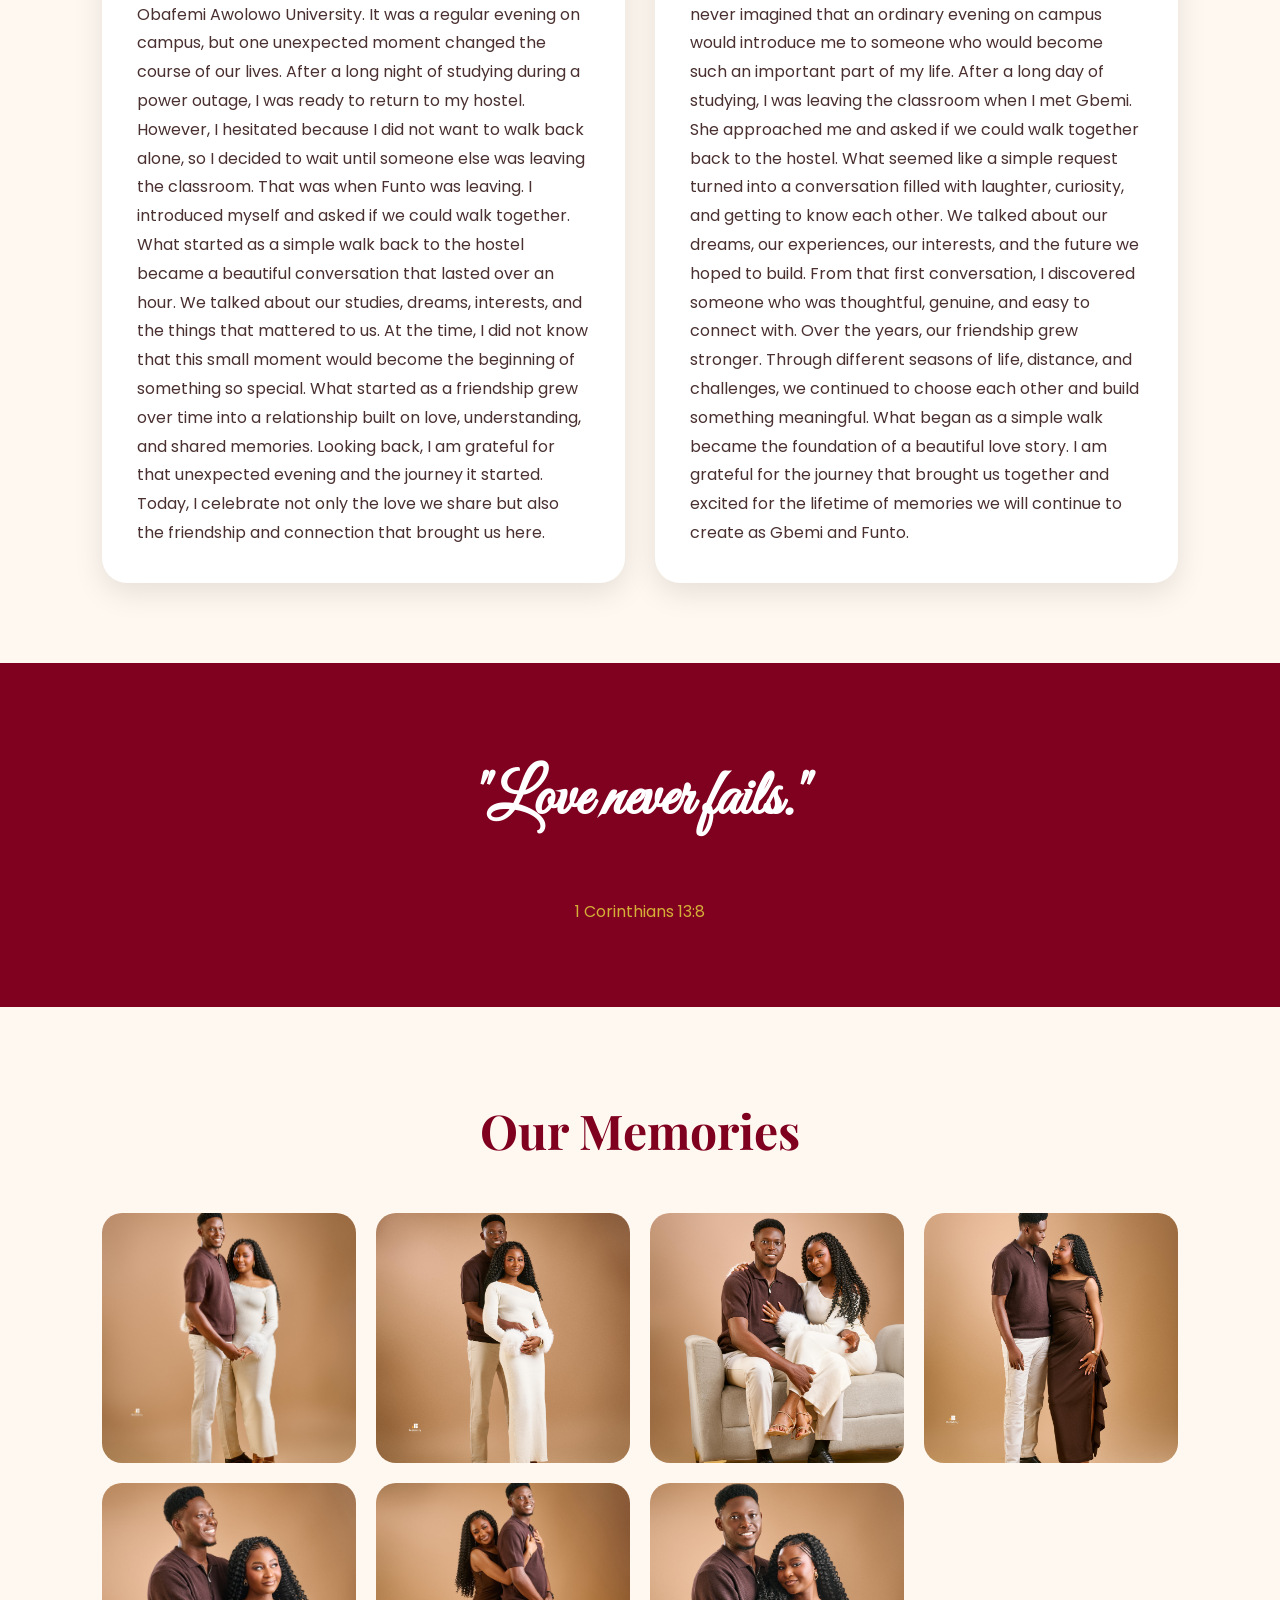
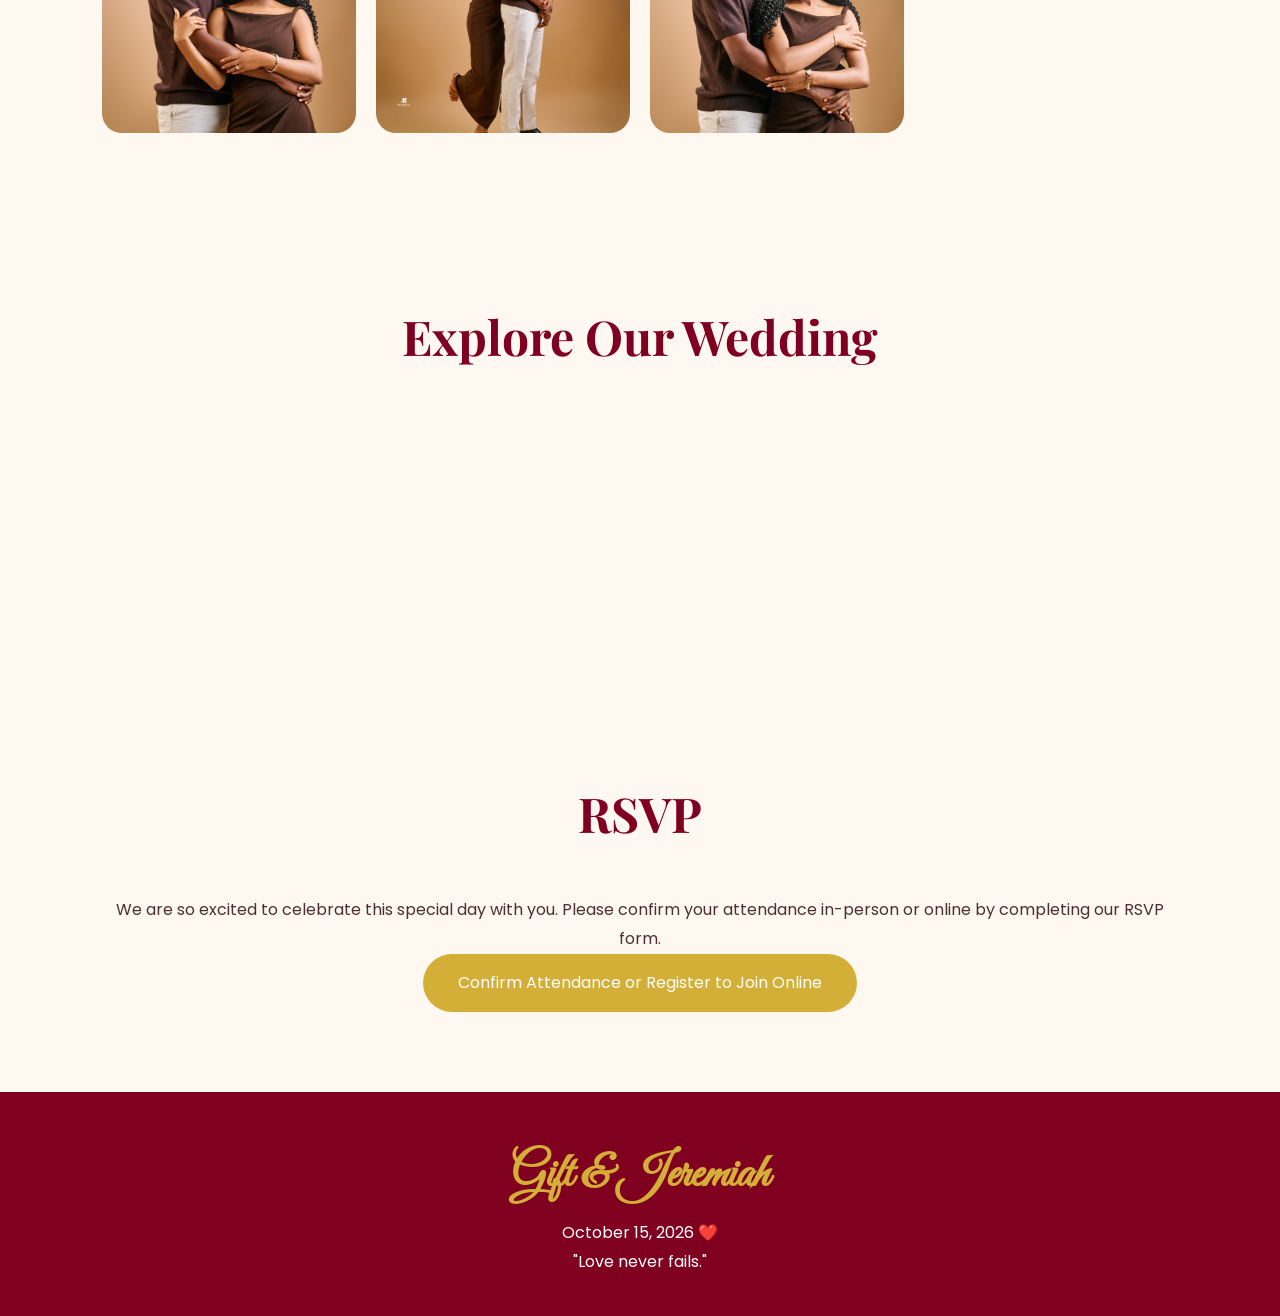
==== commit aa2f85b5: "Update" ====
--- a/index.html
+++ b/index.html
@@ -10,25 +10,25 @@
 
 <link rel="stylesheet" href="style.css">
 
+<link href="https://fonts.googleapis.com/css2?family=Great+Vibes&family=Playfair+Display:wght@400;600;700&family=Poppins:wght@300;400;500&display=swap" rel="stylesheet">
+
 </head>
 
 
 <body>
 
 
-<!-- OPENING INVITATION ENVELOPE -->
+<!-- OPENING INVITATION -->
 
 <div class="envelope-screen" id="envelopeScreen">
 
-
     <div class="envelope">
 
-
         <div class="flap"></div>
 
         <button class="wax-seal" onclick="openInvitation()">
+        ❤️
         </button>
-
 
     </div>
 
@@ -37,9 +37,40 @@
         Click the seal to open your invitation
     </p>
 
-
-</div>
-
+</div>
+
+
+
+
+
+<!-- NAVIGATION -->
+
+<nav class="navbar">
+
+<div class="logo">
+Gbemi & Funto
+</div>
+
+
+<ul>
+
+<li><a href="#home">Home</a></li>
+
+<li><a href="#story">Our Story</a></li>
+
+<li><a href="wedding-details.html">Wedding Details</a></li>
+
+<li><a href="#gallery">Gallery</a></li>
+
+<li><a href="hotels.html">Hotels</a></li>
+
+<li><a href="gifts.html">Registry</a></li>
+
+<li><a href="#rsvp">RSVP</a></li>
+
+</ul>
+
+</nav>
 
 
 
@@ -48,24 +79,22 @@
 
 <!-- HERO SECTION -->
 
-<header class="hero">
+<header class="hero" id="home">
 
 
 <div class="slider">
 
-
 <div class="slides">
 
 
-<img src="images/couple1.jpeg" alt="Gbemi and Funto">
-
-<img src="images/couple2.jpeg" alt="Gbemi and Funto">
-
-<img src="images/couple3.jpeg" alt="Gbemi and Funto">
-
-
-</div>
-
+<img src="images/couple1.jpeg" alt="Gift and Jeremiah">
+
+<img src="images/couple2.jpeg" alt="Gift and Jeremiah">
+
+<img src="images/couple3.jpeg" alt="Gift and Jeremiah">
+
+
+</div>
 
 </div>
 
@@ -76,13 +105,14 @@
 <div class="overlay">
 
 
-<p>
+<p class="family-text">
 Together with our families
 </p>
 
 
+
 <h1>
-Gbemi
+Gift Oluwagbemisola Ajayi
 </h1>
 
 
@@ -92,14 +122,18 @@
 
 
 <h1>
-Funto
+Jeremiah Oluwafunmito Adeoye
 </h1>
 
 
 
+
 <p class="invite">
-Joyfully invite you to celebrate the beginning of our forever
-</p>
+
+Joyfully invite you to celebrate the beginning of their forever
+
+</p>
+
 
 
 <h3>
@@ -107,7 +141,20 @@
 </h3>
 
 
-<div id="countdown"></div>
+
+
+<div id="countdown">
+
+</div>
+
+
+
+<a href="#rsvp" class="button">
+
+RSVP
+
+</a>
+
 
 
 </div>
@@ -122,6 +169,9 @@
 
 
 
+<!-- WELCOME -->
+
+
 <section class="welcome">
 
 
@@ -130,6 +180,7 @@
 </h2>
 
 
+
 <p>
 
 With hearts full of gratitude and joy, we invite you to share in our special day.
@@ -150,7 +201,10 @@
 
 
 
-<section class="story">
+<!-- STORY -->
+
+
+<section class="story" id="story">
 
 
 <h2>
@@ -158,19 +212,75 @@
 </h2>
 
 
-<p>
-
-Our story began on a beautiful and unexpected evening in 2013 at Obafemi Awolowo University.
-
-After a long night of studying during a campus power outage, Gbemi was ready to return to her hostel but hesitated to walk back alone. She decided to wait until someone else was leaving the classroom so they could walk together.
-
-That was when Funto was leaving. A simple introduction and a request to walk together turned into a conversation that lasted over an hour.
-
-We talked about our studies, interests, dreams, and aspirations. What started as a simple walk became the foundation of a friendship that, years later, blossomed into a loving relationship.
-
-Today, we are grateful for the journey that brought us here and excited to begin our forever together.
-
-</p>
+
+<div class="story-container">
+
+
+
+<div class="story-card">
+
+<h3>
+❤️ Her Story
+</h3>
+
+
+<p>
+
+<p>
+Our story began in 2013 during our university days at Obafemi Awolowo University. 
+
+It was a regular evening on campus, but one unexpected moment changed the course of our lives. After a long night of studying during a power outage, I was ready to return to my hostel. However, I hesitated because I did not want to walk back alone, so I decided to wait until someone else was leaving the classroom.
+
+That was when Funto was leaving.
+
+I introduced myself and asked if we could walk together. What started as a simple walk back to the hostel became a beautiful conversation that lasted over an hour. We talked about our studies, dreams, interests, and the things that mattered to us.
+
+At the time, I did not know that this small moment would become the beginning of something so special. What started as a friendship grew over time into a relationship built on love, understanding, and shared memories.
+
+Looking back, I am grateful for that unexpected evening and the journey it started. Today, I celebrate not only the love we share but also the friendship and connection that brought us here.
+
+</p>
+
+</p>
+
+
+</div>
+
+
+
+
+
+<div class="story-card">
+
+<h3>
+🤍 His Story
+</h3>
+
+
+<p>
+
+<p>
+
+In 2013, while studying at Obafemi Awolowo University, I never imagined that an ordinary evening on campus would introduce me to someone who would become such an important part of my life.
+
+After a long day of studying, I was leaving the classroom when I met Gbemi. She approached me and asked if we could walk together back to the hostel. What seemed like a simple request turned into a conversation filled with laughter, curiosity, and getting to know each other.
+
+We talked about our dreams, our experiences, our interests, and the future we hoped to build. From that first conversation, I discovered someone who was thoughtful, genuine, and easy to connect with.
+
+Over the years, our friendship grew stronger. Through different seasons of life, distance, and challenges, we continued to choose each other and build something meaningful.
+
+What began as a simple walk became the foundation of a beautiful love story. I am grateful for the journey that brought us together and excited for the lifetime of memories we will continue to create as Gbemi and Funto.
+
+</p>
+
+</p>
+
+
+</div>
+
+
+
+</div>
 
 
 </section>
@@ -183,44 +293,20 @@
 
 
 
-<section class="colours">
-
-
-<h2>
-Our Wedding Colours
-</h2>
-
-
-<p>
-
-Our celebration will be adorned with the timeless elegance of 
-<strong>Burgundy</strong> and 
-<strong>Champagne Gold</strong>.
-
-These colours represent love, joy, elegance, and the beautiful beginning of our new chapter together.
-
-</p>
-
-
-
-<div class="colour-palette">
-
-
-<div class="colour burgundy">
-
-Burgundy
-
-</div>
-
-
-<div class="colour champagne">
-
-Champagne Gold
-
-</div>
-
-
-</div>
+<!-- SCRIPTURE -->
+
+
+<section class="verse">
+
+
+<h2>
+"Love never fails."
+</h2>
+
+
+<p>
+1 Corinthians 13:8
+</p>
 
 
 </section>
@@ -228,6 +314,56 @@
 
 
 
+
+
+
+
+
+<!-- GALLERY -->
+
+
+<section class="gallery" id="gallery">
+
+
+<h2>
+Our Memories
+</h2>
+
+
+
+
+<div class="gallery-grid">
+
+<img src="gallery/couple5.jpeg" alt="Gbemi and Funto">
+
+<img src="gallery/couple6.jpeg" alt="Gbemi and Funto">
+
+<img src="gallery/couple7.jpeg" alt="Gbemi and Funto">
+
+<img src="gallery/couple8.jpeg" alt="Gbemi and Funto">
+
+<img src="gallery/couple2.jpeg" alt="Gbemi and Funto">
+
+<img src="gallery/couple3.jpeg" alt="Gbemi and Funto">
+
+<img src="gallery/couple4.jpeg" alt="Gbemi and Funto">
+
+</div>
+
+
+
+</section>
+
+
+
+
+
+
+
+
+<!-- EXPLORE -->
+
+
 <section class="menu-section">
 
 
@@ -236,21 +372,23 @@
 </h2>
 
 
+
+
 <div class="cards">
 
 
+
 <div class="card clickable-card">
 
 <a href="wedding-details.html">
 
-
 <h3>
 💍 Wedding Details
 </h3>
 
 
 <p>
-View ceremony, traditional wedding, reception details and directions.
+View ceremony, reception details, dress code, and wedding colours.
 </p>
 
 
@@ -267,6 +405,7 @@
 
 
 
+
 <div class="card clickable-card">
 
 
@@ -298,6 +437,8 @@
 
 
 
+
+
 <div class="card clickable-card">
 
 
@@ -335,6 +476,13 @@
 
 
 
+
+
+
+
+<!-- RSVP -->
+
+
 <section id="rsvp">
 
 
@@ -355,11 +503,16 @@
 
 
 <a 
+
 href="https://docs.google.com/forms/d/e/1FAIpQLSfX-9zow1mVSkP9hzUVe9FQZM3TZrWpyBXUO9IN2NP8uNj92Q/viewform?usp=publish-editor"
+
 class="button"
+
 target="_blank">
 
-Confirm Attendance or Register to Join Online 
+
+Confirm Attendance or Register to Join Online
+
 
 </a>
 
@@ -374,12 +527,21 @@
 
 
 
-
 <footer>
 
 
-<p>
-With love, Gbemi & Funto ❤️
+<h3>
+Gift & Jeremiah
+</h3>
+
+
+<p>
+October 15, 2026 ❤️
+</p>
+
+
+<p>
+"Love never fails."
 </p>
 
 
@@ -389,7 +551,6 @@
 
 
 
-
 <script src="script.js"></script>
 
 
--- a/style.css
+++ b/style.css
@@ -1,12 +1,15 @@
+/* =========================
+   GOOGLE FONTS
+========================= */
+
 :root {
 
-    --burgundy: #8B1E3F;
-    --gold: #E8C46A;
-    --ivory: #FFF8EE;
-    --blush: #F6D6D6;
-    --brown: #7A4B2A;
-    --text: #4A3020;
-    --white: #FFFFFF;
+    --cream: #fff8f0;
+    --burgundy: #800020;
+    --gold: #d4af37;
+    --soft-gold: #e8c872;
+    --rose: #d9a299;
+    --text: #4a3030;
 
 }
 
@@ -22,189 +25,193 @@
 
 
 
+html {
+
+    scroll-behavior: smooth;
+
+}
+
+
+
 body {
 
-    font-family: "Georgia", serif;
-
-    background: var(--ivory);
-
+    background: var(--cream);
     color: var(--text);
-
+    font-family: "Poppins", sans-serif;
     line-height: 1.8;
 
 }
 
 
 
-
-
-
-
-/* =========================
-   OPENING ENVELOPE
+h1,
+h2,
+h3 {
+
+    font-family: "Playfair Display", serif;
+    color: var(--burgundy);
+
+}
+
+
+
+section {
+
+    padding: 80px 8%;
+
+}
+
+
+
+h2 {
+
+    text-align: center;
+    font-size: 3rem;
+    margin-bottom: 40px;
+
+}
+
+
+
+
+
+/* =========================
+   NAVIGATION
+========================= */
+
+
+.navbar {
+
+    position: fixed;
+    top: 0;
+    width: 100%;
+    z-index: 1000;
+
+    display: flex;
+    justify-content: space-between;
+    align-items: center;
+
+    padding: 20px 8%;
+
+    background: rgba(255,248,240,0.95);
+
+    box-shadow: 0 5px 20px rgba(0,0,0,0.08);
+
+}
+
+
+
+.logo {
+
+    font-family: "Great Vibes", cursive;
+    font-size: 2.4rem;
+    color: var(--burgundy);
+
+}
+
+
+
+.navbar ul {
+
+    display: flex;
+    list-style: none;
+    gap: 25px;
+
+}
+
+
+
+.navbar a {
+
+    text-decoration: none;
+    color: var(--burgundy);
+    font-weight: 500;
+
+}
+
+
+
+.navbar a:hover {
+
+    color: var(--gold);
+
+}
+
+
+
+
+
+/* =========================
+   ENVELOPE
 ========================= */
 
 
 .envelope-screen {
 
     position: fixed;
-
-    top: 0;
-
-    left: 0;
-
-    width: 100%;
-
-    height: 100vh;
-
-
-    background:
-    linear-gradient(
-    135deg,
-    var(--ivory),
-    var(--blush)
-    );
-
+    inset: 0;
+
+    background: var(--cream);
 
     display: flex;
-
     flex-direction: column;
 
     justify-content: center;
-
     align-items: center;
 
-
-    z-index: 9999;
-
-}
-
+    z-index: 2000;
+
+}
 
 
 
 .envelope {
 
-
-    width: 350px;
-
-    height: 230px;
-
-
-    background: var(--ivory);
-
-
-    border: 3px solid var(--gold);
-
-
-    border-radius: 12px;
-
+    width: 300px;
+    height: 200px;
+
+    background: var(--burgundy);
 
     position: relative;
 
-
-    box-shadow:
-    0 20px 50px rgba(0,0,0,0.25);
-
-}
-
+    border-radius: 10px;
+
+}
 
 
 
 .flap {
 
-
     position: absolute;
 
-
-    top: 0;
-
-    left: 0;
-
-
-    border-left: 175px solid transparent;
-
-    border-right: 175px solid transparent;
-
-    border-top: 120px solid #EED9B7;
-
-
-}
-
-
-
-
-
-.initials {
-
-
-    position: absolute;
-
-
-    top: 75px;
-
-
-    width: 100%;
-
-
-    text-align: center;
-
-
-    font-size: 60px;
-
-
-    color: var(--burgundy);
-
-
-    font-weight: bold;
-
-
-}
-
-
-
-
-
-
-
-/* WAX SEAL */
+    width: 0;
+    height: 0;
+
+    border-left:150px solid transparent;
+    border-right:150px solid transparent;
+    border-top:100px solid var(--gold);
+
+}
+
 
 
 .wax-seal {
 
-    position: absolute;
-
-    top: 95px;
-
-    left: 50%;
-
-    transform: translateX(-50%);
-
-
-    width: 95px;
-
-    height: 95px;
-
-
-    border-radius: 50%;
-
-
-    background: var(--burgundy);
-
-
-    border: 5px solid #A52A4D;
-
-
-    cursor: pointer;
-
-
-    box-shadow:
-
-    inset 0 10px 15px rgba(255,255,255,0.2),
-
-    0 8px 20px rgba(0,0,0,0.35);
-
-
-    z-index: 5;
+    position:absolute;
+
+    top:75px;
+    left:125px;
+
+    width:55px;
+    height:55px;
+
+    border-radius:50%;
+
+    border:none;
+
+    background:var(--gold);
+
+    cursor:pointer;
 
 }
 
@@ -212,730 +219,476 @@
 
 .open-text {
 
-
-    margin-top: 60px;
-
-
-    color: var(--brown);
-
-
-    font-size: 18px;
-
-}
-
-
-
-
-
-
-
-.envelope-open {
-
-
-    animation: openEnvelope 1s forwards;
-
-}
-
-
-
-@keyframes openEnvelope {
-
-
-    0% {
-
-        opacity: 1;
-
-        transform: scale(1);
-
-    }
-
-
-    100% {
-
-        opacity:0;
-
-        transform:
-
-        scale(1.5)
-
-        translateY(-100px);
-
-    }
-
-
-}
-
-
-
-
-
-
-
-
-
-/* =========================
- HERO SECTION
+    margin-top:30px;
+
+    color:var(--burgundy);
+
+}
+
+
+
+
+
+/* =========================
+   HERO
 ========================= */
 
 
 .hero {
 
-
-    min-height: 100vh;
-
+    height:100vh;
+
+    position:relative;
+
+    overflow:hidden;
+
+}
+
+
+
+.slider,
+.slides {
+
+    width:100%;
+    height:100%;
+
+}
+
+
+
+.slides {
 
     display:flex;
 
+    animation: slide 20s infinite;
+
+}
+
+
+
+.slides img {
+
+    min-width:100%;
+    height:100%;
+
+    object-fit:cover;
+
+}
+
+
+
+@keyframes slide {
+
+0% {
+transform:translateX(0);
+}
+
+25% {
+transform:translateX(0);
+}
+
+33% {
+transform:translateX(-100%);
+}
+
+58% {
+transform:translateX(-100%);
+}
+
+66% {
+transform:translateX(-200%);
+}
+
+90% {
+transform:translateX(-200%);
+}
+
+100% {
+transform:translateX(0);
+}
+
+}
+
+
+
+.overlay {
+
+    position:absolute;
+
+    inset:0;
+
+    background:rgba(80,0,20,0.45);
+
+    display:flex;
+
+    flex-direction:column;
 
     justify-content:center;
 
-
     align-items:center;
 
-
-    position:relative;
-
-
-    overflow:hidden;
-
-}
-
-
-
-
-
-.slider {
-
-
-    width:420px;
-
-
-    height:650px;
-
-
-    overflow:hidden;
-
+    text-align:center;
+
+    color:white;
+
+    padding:20px;
+
+}
+
+
+
+.overlay h1 {
+
+    font-family:"Great Vibes", cursive;
+
+    font-size:5rem;
+
+    color:white;
+
+}
+
+
+
+.overlay h2 {
+
+    color:white;
+
+    font-size:3rem;
+
+}
+
+
+
+.family-text,
+.invite {
+
+    color:white;
+
+    font-size:1.3rem;
+
+}
+
+
+
+.overlay h3 {
+
+    color:var(--gold);
+
+    font-size:2rem;
+
+}
+
+
+
+#countdown {
+
+    margin:25px;
+
+    padding:20px;
+
+    background:white;
+
+    color:var(--burgundy);
+
+    border-radius:20px;
+
+    font-size:1.5rem;
+
+}
+
+
+
+
+
+.button {
+
+    background:var(--gold);
+
+    color:white;
+
+    padding:15px 35px;
+
+    border-radius:40px;
+
+    text-decoration:none;
+
+    display:inline-block;
+
+}
+
+
+
+
+
+/* =========================
+   STORY
+========================= */
+
+
+.story-container {
+
+    display:grid;
+
+    grid-template-columns:repeat(2,1fr);
+
+    gap:30px;
+
+}
+
+
+
+.story-card {
+
+    background:white;
+
+    padding:35px;
 
     border-radius:25px;
 
-
-    border:
-
-    8px solid var(--gold);
-
-
-    box-shadow:
-
-    0 15px 40px rgba(0,0,0,0.25);
-
-}
-
-
-
-
-
-.slides {
-
-
-    display:flex;
-
-
-    width:300%;
-
-
-    height:100%;
-
-
-    animation: slide 15s infinite;
-
-}
-
-
-
-
-
-.slides img {
-
-
-    width:33.333%;
-
-
-    height:100%;
-
+    box-shadow:0 10px 30px rgba(0,0,0,.1);
+
+}
+
+
+
+.story-card h3 {
+
+    text-align:center;
+
+    font-size:2rem;
+
+}
+
+
+
+.full-story {
+
+    grid-column:span 2;
+
+}
+
+
+
+
+
+/* =========================
+   VERSE
+========================= */
+
+
+.verse {
+
+    background:var(--burgundy);
+
+    color:white;
+
+    text-align:center;
+
+}
+
+
+
+.verse h2 {
+
+    color:white;
+
+    font-family:"Great Vibes", cursive;
+
+    font-size:4rem;
+
+}
+
+
+
+.verse p {
+
+    color:var(--gold);
+
+}
+
+
+
+
+
+/* =========================
+   GALLERY
+========================= */
+
+
+.gallery-grid {
+
+    display:grid;
+
+    grid-template-columns:repeat(4,1fr);
+
+    gap:20px;
+
+}
+
+
+
+.gallery-grid img {
+
+    width:100%;
+
+    height:250px;
 
     object-fit:cover;
 
-}
-
-
-
-
-
-
-@keyframes slide {
-
-
-    0%,30% {
-
-        transform:translateX(0);
-
-    }
-
-
-    35%,65% {
-
-        transform:translateX(-33.333%);
-
-    }
-
-
-    70%,100% {
-
-        transform:translateX(-66.666%);
-
-    }
-
-
-}
-
-
-
-
-
-
-
-
-.overlay {
-
-
-    position:absolute;
-
-
-    width:100%;
-
-
-    height:100%;
-
-
-    background:
-
-    rgba(90,30,40,0.35);
-
-
-    display:flex;
-
-
-    flex-direction:column;
-
-
-    justify-content:center;
-
-
-    align-items:center;
-
+    border-radius:20px;
+
+    transition:.4s;
+
+}
+
+
+
+.gallery-grid img:hover {
+
+    transform:scale(1.05);
+
+}
+
+
+
+
+
+/* =========================
+   CARDS
+========================= */
+
+
+.cards {
+
+    display:grid;
+
+    grid-template-columns:repeat(3,1fr);
+
+    gap:30px;
+
+}
+
+
+
+.card {
+
+    background:white;
+
+    padding:35px;
+
+    border-radius:25px;
 
     text-align:center;
 
-
-    color:white;
-
-
-    padding:20px;
-
-
-}
-
-
+    box-shadow:0 10px 25px rgba(0,0,0,.1);
+
+}
+
+
+
+.card a {
+
+    text-decoration:none;
+
+    color:inherit;
+
+}
+
+
+
+
+
+/* =========================
+   RSVP FOOTER
+========================= */
+
+
+#rsvp {
+
+    text-align:center;
+
+}
+
+
+
+footer {
+
+    background:var(--burgundy);
+
+    color:white;
+
+    text-align:center;
+
+    padding:40px;
+
+}
+
+
+
+footer h3 {
+
+    color:var(--gold);
+
+    font-family:"Great Vibes", cursive;
+
+    font-size:3rem;
+
+}
+
+
+
+
+
+
+
+/* =========================
+   MOBILE
+========================= */
+
+
+@media(max-width:768px){
+
+
+.navbar ul {
+
+    display:none;
+
+}
 
 
 
 .overlay h1 {
 
-
-    font-size:55px;
-
-
-    font-weight:normal;
-
-
-}
-
-
-
-.overlay h2 {
-
-
-    color:var(--gold);
-
-
-    font-size:40px;
-
-
-}
-
-
-
-.overlay h3 {
-
-
-    font-size:28px;
-
-
-}
-
-
-
-
-
-
-.invite {
-
-
-    max-width:500px;
-
-}
-
-
-
-
-
-
-
-
-
-/* =========================
- BUTTONS
-========================= */
-
-
-.button {
-
-
-    display:inline-block;
-
-
-    background:var(--burgundy);
-
-
-    color:white;
-
-
-    padding:14px 45px;
-
-
-    border-radius:30px;
-
-
-    border:2px solid var(--gold);
-
-
-    text-decoration:none;
-
-
-    margin-top:20px;
-
-
-    transition:0.3s;
-
-}
-
-
-
-
-
-.button:hover {
-
-
-    background:var(--gold);
-
-
-    color:var(--burgundy);
-
-
-}
-
-
-
-
-
-
-
-
-
-/* =========================
- SECTIONS
-========================= */
-
-
-section {
-
-
-    padding:80px 10%;
-
-
-    text-align:center;
-
-}
-
-
-
-
-
-section h2 {
-
-
-    color:var(--burgundy);
-
-
-    font-size:38px;
-
-
-    margin-bottom:25px;
-
-}
-
-
-
-
-
-
-
-/* WEDDING COLOURS */
-
-
-.colours {
-
-
-    background:white;
-
-}
-
-
-
-
-
-.colour-palette {
-
-
-    display:flex;
-
-
-    justify-content:center;
-
-
-    gap:30px;
-
-
-    margin-top:35px;
-
-
-    flex-wrap:wrap;
-
-}
-
-
-
-
-
-.colour {
-
-
-    width:200px;
-
-
-    height:130px;
-
-
-    border-radius:15px;
-
-
-    display:flex;
-
-
-    justify-content:center;
-
-
-    align-items:center;
-
-
-    font-size:20px;
-
-
-    font-weight:bold;
-
-
-    color:white;
-
-
-    box-shadow:
-
-    0 8px 20px rgba(0,0,0,0.15);
-
-}
-
-
-
-
-
-.burgundy {
-
-
-    background:var(--burgundy);
-
-}
-
-
-
-
-
-.champagne {
-
-
-    background:var(--gold);
-
-
-    color:var(--brown);
-
-}
-
-
-
-
-
-
-
-
-
-/* CARDS */
-
-
-.cards {
-
-
-    display:flex;
-
-
-    justify-content:center;
-
-
-    gap:25px;
-
-
-    flex-wrap:wrap;
-
-}
-
-
-
-
-
-.card {
-
-
-    background:white;
-
-
-    width:300px;
-
-
-    padding:35px;
-
-
-    border-radius:15px;
-
-
-    border-top:5px solid var(--gold);
-
-
-    box-shadow:
-
-    0 5px 20px rgba(0,0,0,0.1);
-
-}
-
-
-
-
-
-.card h3 {
-
-
-    color:var(--brown);
-
-
-    margin-bottom:15px;
-
-}
-
-
-
-
-
-
-
-
-
-/* HOTEL LINKS */
-
-
-.hotel-link {
-
-
-    display:inline-block;
-
-
-    margin-top:15px;
-
-
-    color:var(--burgundy);
-
-
-    text-decoration:none;
-
-
-    font-weight:bold;
-
-
-    border-bottom:2px solid var(--gold);
-
-}
-
-
-
-
-
-
-
-
-
-/* FOOTER */
-
-
-footer {
-
-
-    background:var(--burgundy);
-
-
-    color:white;
-
-
-    text-align:center;
-
-
-    padding:30px;
-
-}
-
-
-
-
-
-
-
-
-
-/* MOBILE */
-
-
-@media(max-width:700px){
-
-
-
-    .slider {
-
-
-        width:90%;
-
-
-        height:75vh;
-
-    }
-
-
-
-
-    .overlay h1 {
-
-
-        font-size:38px;
-
-    }
-
-
-
-
-
-    .overlay h2 {
-
-
-        font-size:30px;
-
-    }
-
-
-
-
-
-    .overlay h3 {
-
-
-        font-size:22px;
-
-    }
-
-
-
-
-
-    section {
-
-
-        padding:60px 7%;
-
-    }
-
-
-}
-
-
-.clickable-card a {
-
-    text-decoration:none;
-
-    color:inherit;
-
-}
-
-
-.clickable-card {
-
-    cursor:pointer;
-
-    transition:0.3s;
-
-}
-
-
-.clickable-card:hover {
-
-    transform:translateY(-8px);
-
-    box-shadow:
-    0 15px 30px rgba(0,0,0,0.15);
-
-}
-
-
-
-.clickable-card span {
-
-    display:inline-block;
-
-    margin-top:15px;
-
-    color:var(--burgundy);
-
-    font-weight:bold;
+    font-size:3.5rem;
+
+}
+
+
+
+.story-container,
+.cards,
+.gallery-grid {
+
+    grid-template-columns:1fr;
+
+}
+
+
+
+.full-story {
+
+    grid-column:auto;
+
+}
+
+
+
+h2 {
+
+    font-size:2.2rem;
+
+}
+
+
 
 }
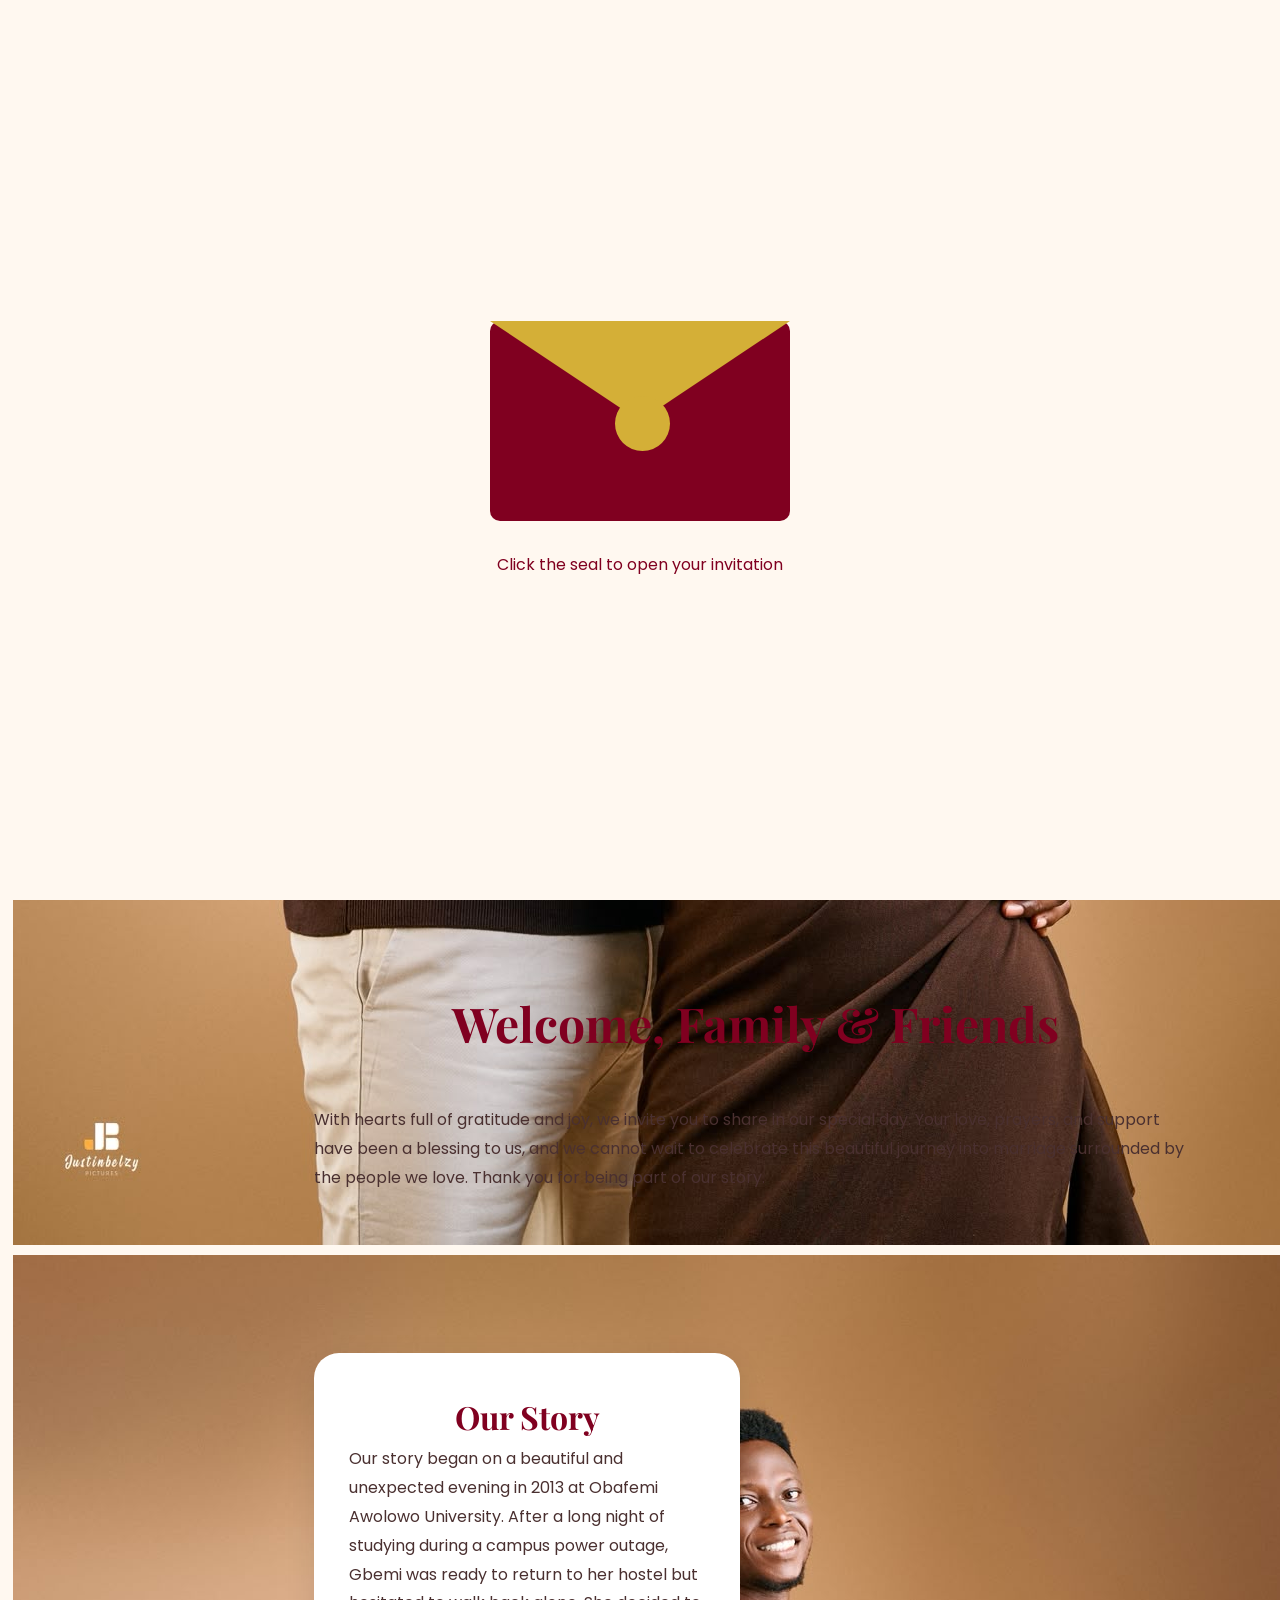
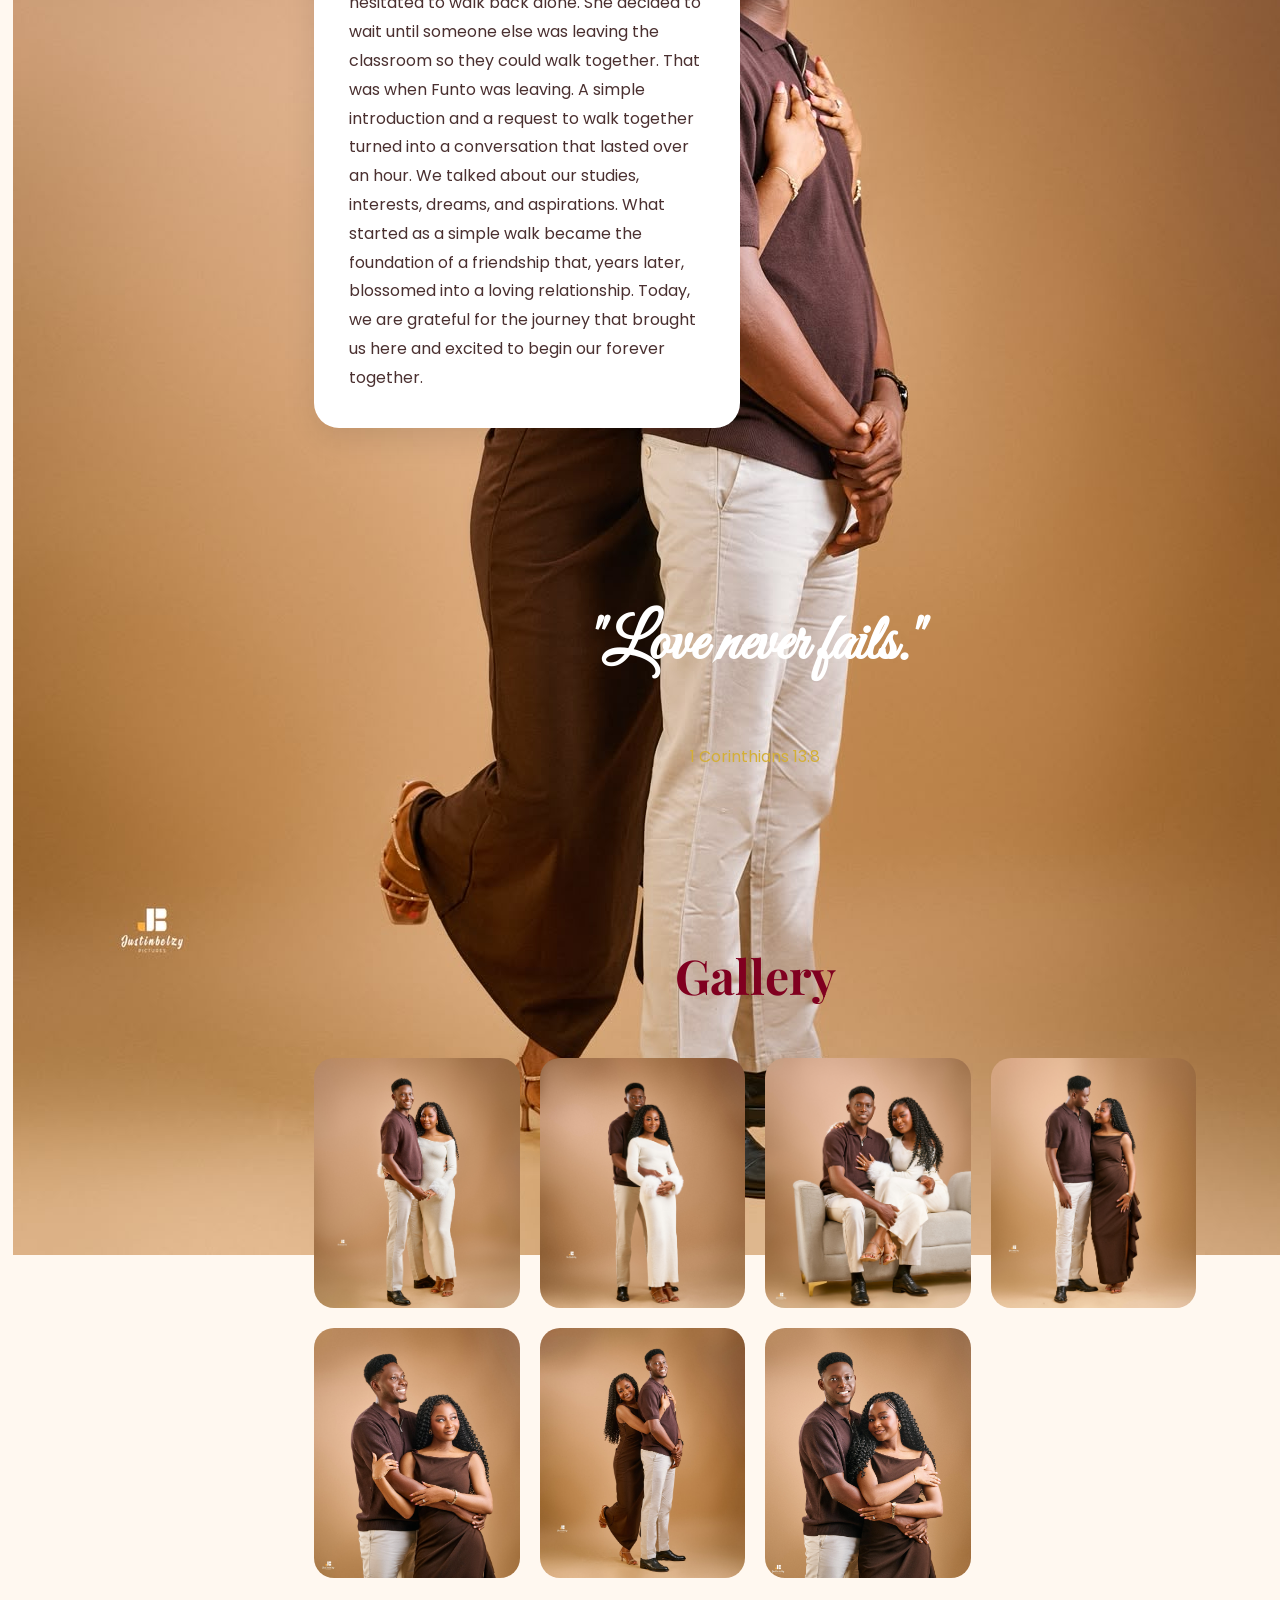
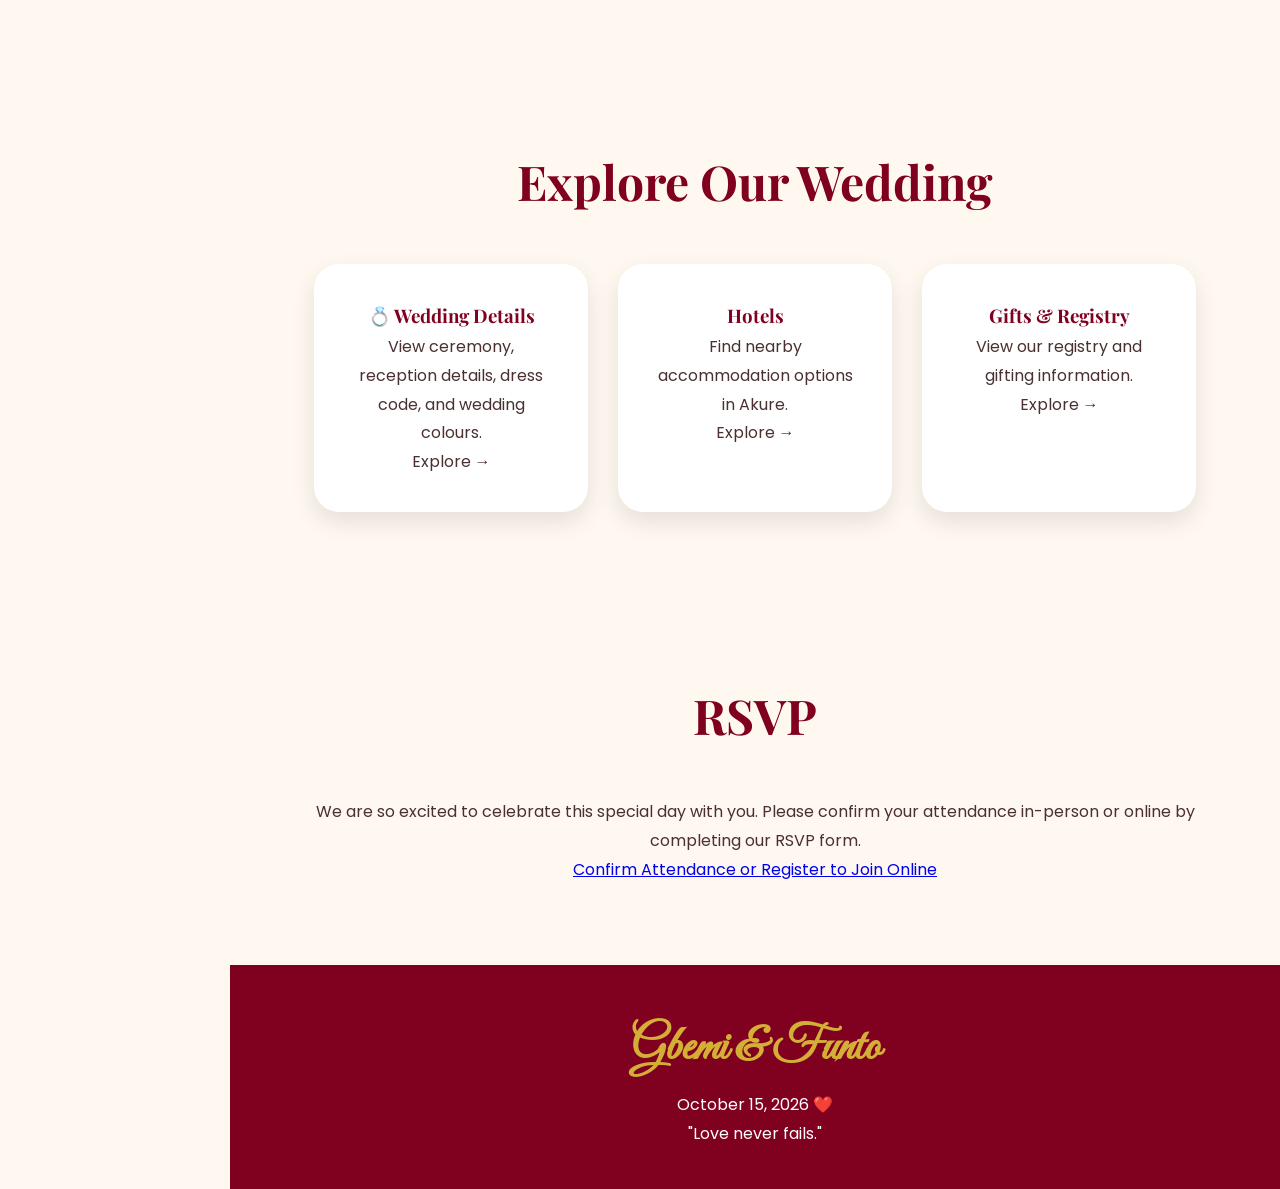
==== commit 75be0094: "Update" ====
--- a/index.html
+++ b/index.html
@@ -18,17 +18,19 @@
 <body>
 
 
-<!-- OPENING INVITATION -->
+<!-- OPENING INVITATION ENVELOPE -->
 
 <div class="envelope-screen" id="envelopeScreen">
 
+
     <div class="envelope">
 
+
         <div class="flap"></div>
 
         <button class="wax-seal" onclick="openInvitation()">
-        ❤️
         </button>
+
 
     </div>
 
@@ -37,6 +39,7 @@
         Click the seal to open your invitation
     </p>
 
+
 </div>
 
 
@@ -45,31 +48,36 @@
 
 <!-- NAVIGATION -->
 
-<nav class="navbar">
-
-<div class="logo">
-Gbemi & Funto
+<nav class="side-navbar">
+
+<div class="side-logo">
+Gbemi
+<br>
+&
+<br>
+Funto
 </div>
 
 
 <ul>
 
-<li><a href="#home">Home</a></li>
-
-<li><a href="#story">Our Story</a></li>
+<li><a href="index.html">Home</a></li>
+
+<li><a href="index.html#story">Our Story</a></li>
 
 <li><a href="wedding-details.html">Wedding Details</a></li>
 
-<li><a href="#gallery">Gallery</a></li>
+<li><a href="index.html#gallery">Gallery</a></li>
 
 <li><a href="hotels.html">Hotels</a></li>
 
 <li><a href="gifts.html">Registry</a></li>
 
-<li><a href="#rsvp">RSVP</a></li>
+<li><a href="index.html#rsvp">RSVP</a></li>
 
 </ul>
 
+
 </nav>
 
 
@@ -79,22 +87,24 @@
 
 <!-- HERO SECTION -->
 
-<header class="hero" id="home">
+<header class="hero">
 
 
 <div class="slider">
 
+
 <div class="slides">
 
 
-<img src="images/couple1.jpeg" alt="Gift and Jeremiah">
-
-<img src="images/couple2.jpeg" alt="Gift and Jeremiah">
-
-<img src="images/couple3.jpeg" alt="Gift and Jeremiah">
-
-
-</div>
+<img src="images/couple1.jpeg" alt="Gbemi and Funto">
+
+<img src="images/couple2.jpeg" alt="Gbemi and Funto">
+
+<img src="images/couple3.jpeg" alt="Gbemi and Funto">
+
+
+</div>
+
 
 </div>
 
@@ -105,14 +115,13 @@
 <div class="overlay">
 
 
-<p class="family-text">
+<p>
 Together with our families
 </p>
 
 
-
 <h1>
-Gift Oluwagbemisola Ajayi
+Gbemi
 </h1>
 
 
@@ -122,18 +131,14 @@
 
 
 <h1>
-Jeremiah Oluwafunmito Adeoye
+Funto
 </h1>
 
 
 
-
 <p class="invite">
-
-Joyfully invite you to celebrate the beginning of their forever
-
-</p>
-
+Joyfully invite you to celebrate the beginning of our forever
+</p>
 
 
 <h3>
@@ -141,20 +146,7 @@
 </h3>
 
 
-
-
-<div id="countdown">
-
-</div>
-
-
-
-<a href="#rsvp" class="button">
-
-RSVP
-
-</a>
-
+<div id="countdown"></div>
 
 
 </div>
@@ -167,9 +159,6 @@
 
 
 
-
-
-<!-- WELCOME -->
 
 
 <section class="welcome">
@@ -180,7 +169,6 @@
 </h2>
 
 
-
 <p>
 
 With hearts full of gratitude and joy, we invite you to share in our special day.
@@ -207,77 +195,36 @@
 <section class="story" id="story">
 
 
-<h2>
+
+
+
+<div class="story-container">
+
+
+
+<div class="story-card">
+
+<h3>
 Our Story
-</h2>
-
-
-
-<div class="story-container">
-
-
-
-<div class="story-card">
-
-<h3>
-❤️ Her Story
 </h3>
 
 
 <p>
 
 <p>
-Our story began in 2013 during our university days at Obafemi Awolowo University. 
-
-It was a regular evening on campus, but one unexpected moment changed the course of our lives. After a long night of studying during a power outage, I was ready to return to my hostel. However, I hesitated because I did not want to walk back alone, so I decided to wait until someone else was leaving the classroom.
-
-That was when Funto was leaving.
-
-I introduced myself and asked if we could walk together. What started as a simple walk back to the hostel became a beautiful conversation that lasted over an hour. We talked about our studies, dreams, interests, and the things that mattered to us.
-
-At the time, I did not know that this small moment would become the beginning of something so special. What started as a friendship grew over time into a relationship built on love, understanding, and shared memories.
-
-Looking back, I am grateful for that unexpected evening and the journey it started. Today, I celebrate not only the love we share but also the friendship and connection that brought us here.
-
-</p>
-
-</p>
-
-
-</div>
-
-
-
-
-
-<div class="story-card">
-
-<h3>
-🤍 His Story
-</h3>
-
-
-<p>
-
-<p>
-
-In 2013, while studying at Obafemi Awolowo University, I never imagined that an ordinary evening on campus would introduce me to someone who would become such an important part of my life.
-
-After a long day of studying, I was leaving the classroom when I met Gbemi. She approached me and asked if we could walk together back to the hostel. What seemed like a simple request turned into a conversation filled with laughter, curiosity, and getting to know each other.
-
-We talked about our dreams, our experiences, our interests, and the future we hoped to build. From that first conversation, I discovered someone who was thoughtful, genuine, and easy to connect with.
-
-Over the years, our friendship grew stronger. Through different seasons of life, distance, and challenges, we continued to choose each other and build something meaningful.
-
-What began as a simple walk became the foundation of a beautiful love story. I am grateful for the journey that brought us together and excited for the lifetime of memories we will continue to create as Gbemi and Funto.
-
-</p>
-
-</p>
-
-
-</div>
-
+
+Our story began on a beautiful and unexpected evening in 2013 at Obafemi Awolowo University.
+
+After a long night of studying during a campus power outage, Gbemi was ready to return to her hostel but hesitated to walk back alone. She decided to wait until someone else was leaving the classroom so they could walk together.
+
+That was when Funto was leaving. A simple introduction and a request to walk together turned into a conversation that lasted over an hour.
+
+We talked about our studies, interests, dreams, and aspirations. What started as a simple walk became the foundation of a friendship that, years later, blossomed into a loving relationship.
+
+Today, we are grateful for the journey that brought us here and excited to begin our forever together.
+
+
+</p>
 
 
 </div>
@@ -326,7 +273,7 @@
 
 
 <h2>
-Our Memories
+Gallery
 </h2>
 
 
@@ -413,7 +360,7 @@
 
 
 <h3>
-🏨 Hotels
+Hotels
 </h3>
 
 
@@ -446,7 +393,7 @@
 
 
 <h3>
-🎁 Gifts & Registry
+Gifts & Registry
 </h3>
 
 
@@ -531,7 +478,7 @@
 
 
 <h3>
-Gift & Jeremiah
+Gbemi & Funto
 </h3>
 
 
--- a/style.css
+++ b/style.css
@@ -76,70 +76,159 @@
 
 
 /* =========================
-   NAVIGATION
-========================= */
-
-
-.navbar {
+   SIDE NAVIGATION
+========================= */
+
+
+.side-navbar {
 
     position: fixed;
+
+    left: 0;
     top: 0;
-    width: 100%;
+
+    height: 100vh;
+
+    width: 230px;
+
+    background: #fff8f0;
+
+    border-right: 3px solid #d4af37;
+
+    display: flex;
+
+    flex-direction: column;
+
+    align-items: center;
+
+    padding: 40px 20px;
+
     z-index: 1000;
 
-    display: flex;
-    justify-content: space-between;
-    align-items: center;
-
-    padding: 20px 8%;
-
-    background: rgba(255,248,240,0.95);
-
-    box-shadow: 0 5px 20px rgba(0,0,0,0.08);
-
-}
-
-
-
-.logo {
+}
+
+
+
+.side-logo {
 
     font-family: "Great Vibes", cursive;
-    font-size: 2.4rem;
-    color: var(--burgundy);
-
-}
-
-
-
-.navbar ul {
-
-    display: flex;
-    list-style: none;
-    gap: 25px;
-
-}
-
-
-
-.navbar a {
-
-    text-decoration: none;
-    color: var(--burgundy);
-    font-weight: 500;
-
-}
-
-
-
-.navbar a:hover {
-
-    color: var(--gold);
-
-}
-
-
-
-
+
+    font-size: 3rem;
+
+    color: #800020;
+
+    text-align: center;
+
+    line-height: 1;
+
+    margin-bottom: 50px;
+
+}
+
+
+
+.side-navbar ul {
+
+    list-style:none;
+
+    width:100%;
+
+}
+
+
+
+.side-navbar li {
+
+    margin:25px 0;
+
+    text-align:center;
+
+}
+
+
+
+.side-navbar a {
+
+    text-decoration:none;
+
+    color:#800020;
+
+    font-family:"Playfair Display", serif;
+
+    font-size:1.1rem;
+
+}
+
+
+
+.side-navbar a:hover {
+
+    color:#d4af37;
+
+}
+
+
+
+
+
+
+/* MOVE PAGE CONTENT */
+
+body {
+
+    margin-left:230px;
+
+}
+
+
+
+
+
+
+
+@media(max-width:768px){
+
+
+.side-navbar {
+
+    position:relative;
+
+    width:100%;
+
+    height:auto;
+
+}
+
+
+
+.side-navbar ul {
+
+    display:flex;
+
+    flex-wrap:wrap;
+
+    justify-content:center;
+
+}
+
+
+
+.side-navbar li {
+
+    margin:10px;
+
+}
+
+
+
+body {
+
+    margin-left:0;
+
+}
+
+
+}
 
 /* =========================
    ENVELOPE
@@ -233,192 +322,66 @@
    HERO
 ========================= */
 
-
-.hero {
-
-    height:100vh;
-
-    position:relative;
-
-    overflow:hidden;
-
-}
-
-
-
-.slider,
-.slides {
-
-    width:100%;
-    height:100%;
-
-}
-
-
-
-.slides {
+header {
+    height: 100vh;
+
+    background:
+    linear-gradient(
+        rgba(80,0,20,0.55),
+        rgba(80,0,20,0.55)
+    ),
+    url("https://images.unsplash.com/photo-1519741497674-611481863552")
+    center/cover;
 
     display:flex;
-
-    animation: slide 20s infinite;
-
-}
-
-
-
-.slides img {
-
-    min-width:100%;
-    height:100%;
-
-    object-fit:cover;
-
-}
-
-
-
-@keyframes slide {
-
-0% {
-transform:translateX(0);
-}
-
-25% {
-transform:translateX(0);
-}
-
-33% {
-transform:translateX(-100%);
-}
-
-58% {
-transform:translateX(-100%);
-}
-
-66% {
-transform:translateX(-200%);
-}
-
-90% {
-transform:translateX(-200%);
-}
-
-100% {
-transform:translateX(0);
-}
-
-}
-
-
-
-.overlay {
-
-    position:absolute;
-
-    inset:0;
-
-    background:rgba(80,0,20,0.45);
-
-    display:flex;
-
-    flex-direction:column;
-
     justify-content:center;
-
     align-items:center;
-
     text-align:center;
 
     color:white;
-
-    padding:20px;
-
-}
-
-
-
-.overlay h1 {
-
-    font-family:"Great Vibes", cursive;
-
-    font-size:5rem;
-
-    color:white;
-
-}
-
-
-
-.overlay h2 {
-
-    color:white;
-
-    font-size:3rem;
-
-}
-
-
-
-.family-text,
-.invite {
-
-    color:white;
-
-    font-size:1.3rem;
-
-}
-
-
-
-.overlay h3 {
-
-    color:var(--gold);
-
-    font-size:2rem;
-
-}
-
-
-
-#countdown {
-
-    margin:25px;
-
-    padding:20px;
+}
+
+
+header h1 {
+    font-size:4rem;
+    color:var(--champagne-gold);
+    letter-spacing:2px;
+}
+
+
+header p {
+    font-size:1.5rem;
+    margin-top:15px;
+}
+
+
+.btn {
+
+    display:inline-block;
+    margin-top:25px;
+
+    padding:14px 35px;
+
+    background:var(--champagne-gold);
+
+    color:var(--burgundy);
+
+    text-decoration:none;
+
+    font-weight:bold;
+
+    border-radius:30px;
+
+    transition:0.3s;
+
+}
+
+
+.btn:hover {
 
     background:white;
 
-    color:var(--burgundy);
-
-    border-radius:20px;
-
-    font-size:1.5rem;
-
-}
-
-
-
-
-
-.button {
-
-    background:var(--gold);
-
-    color:white;
-
-    padding:15px 35px;
-
-    border-radius:40px;
-
-    text-decoration:none;
-
-    display:inline-block;
-
-}
-
-
-
-
+}
 
 /* =========================
    STORY
